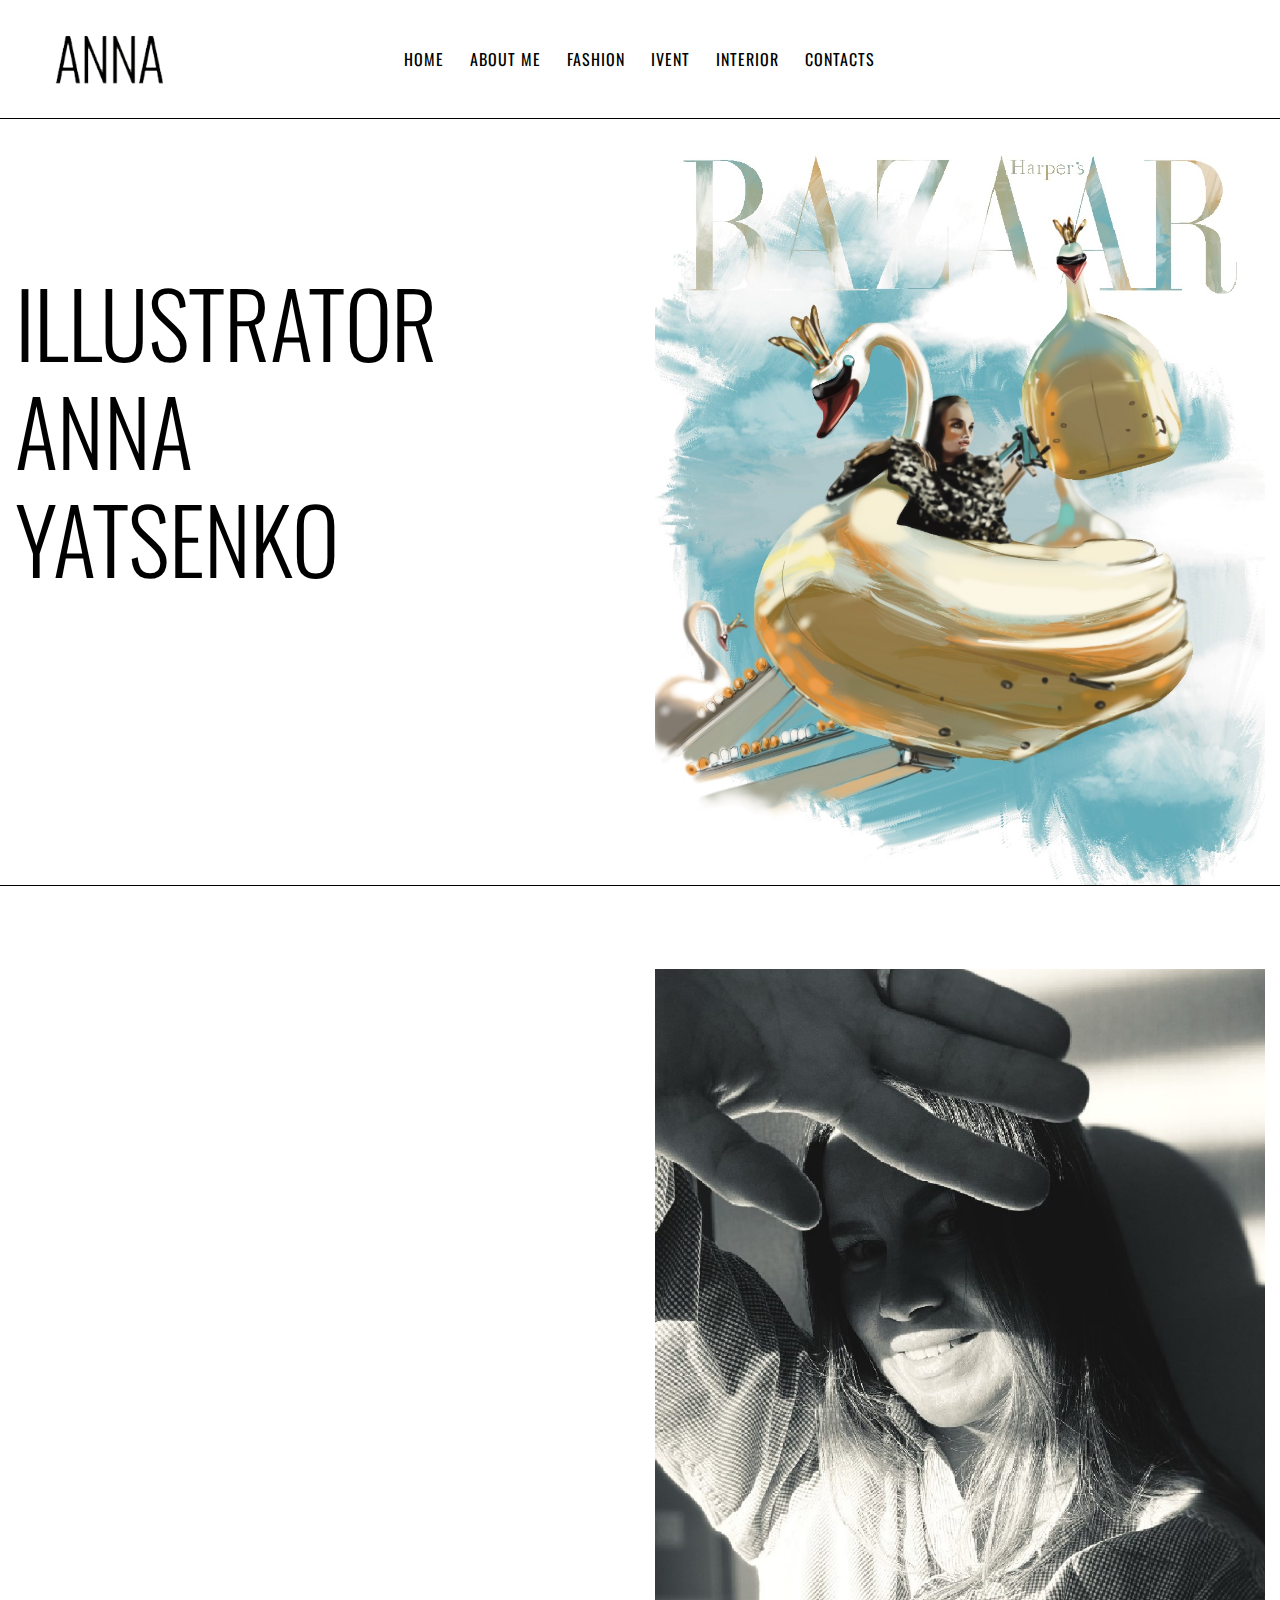
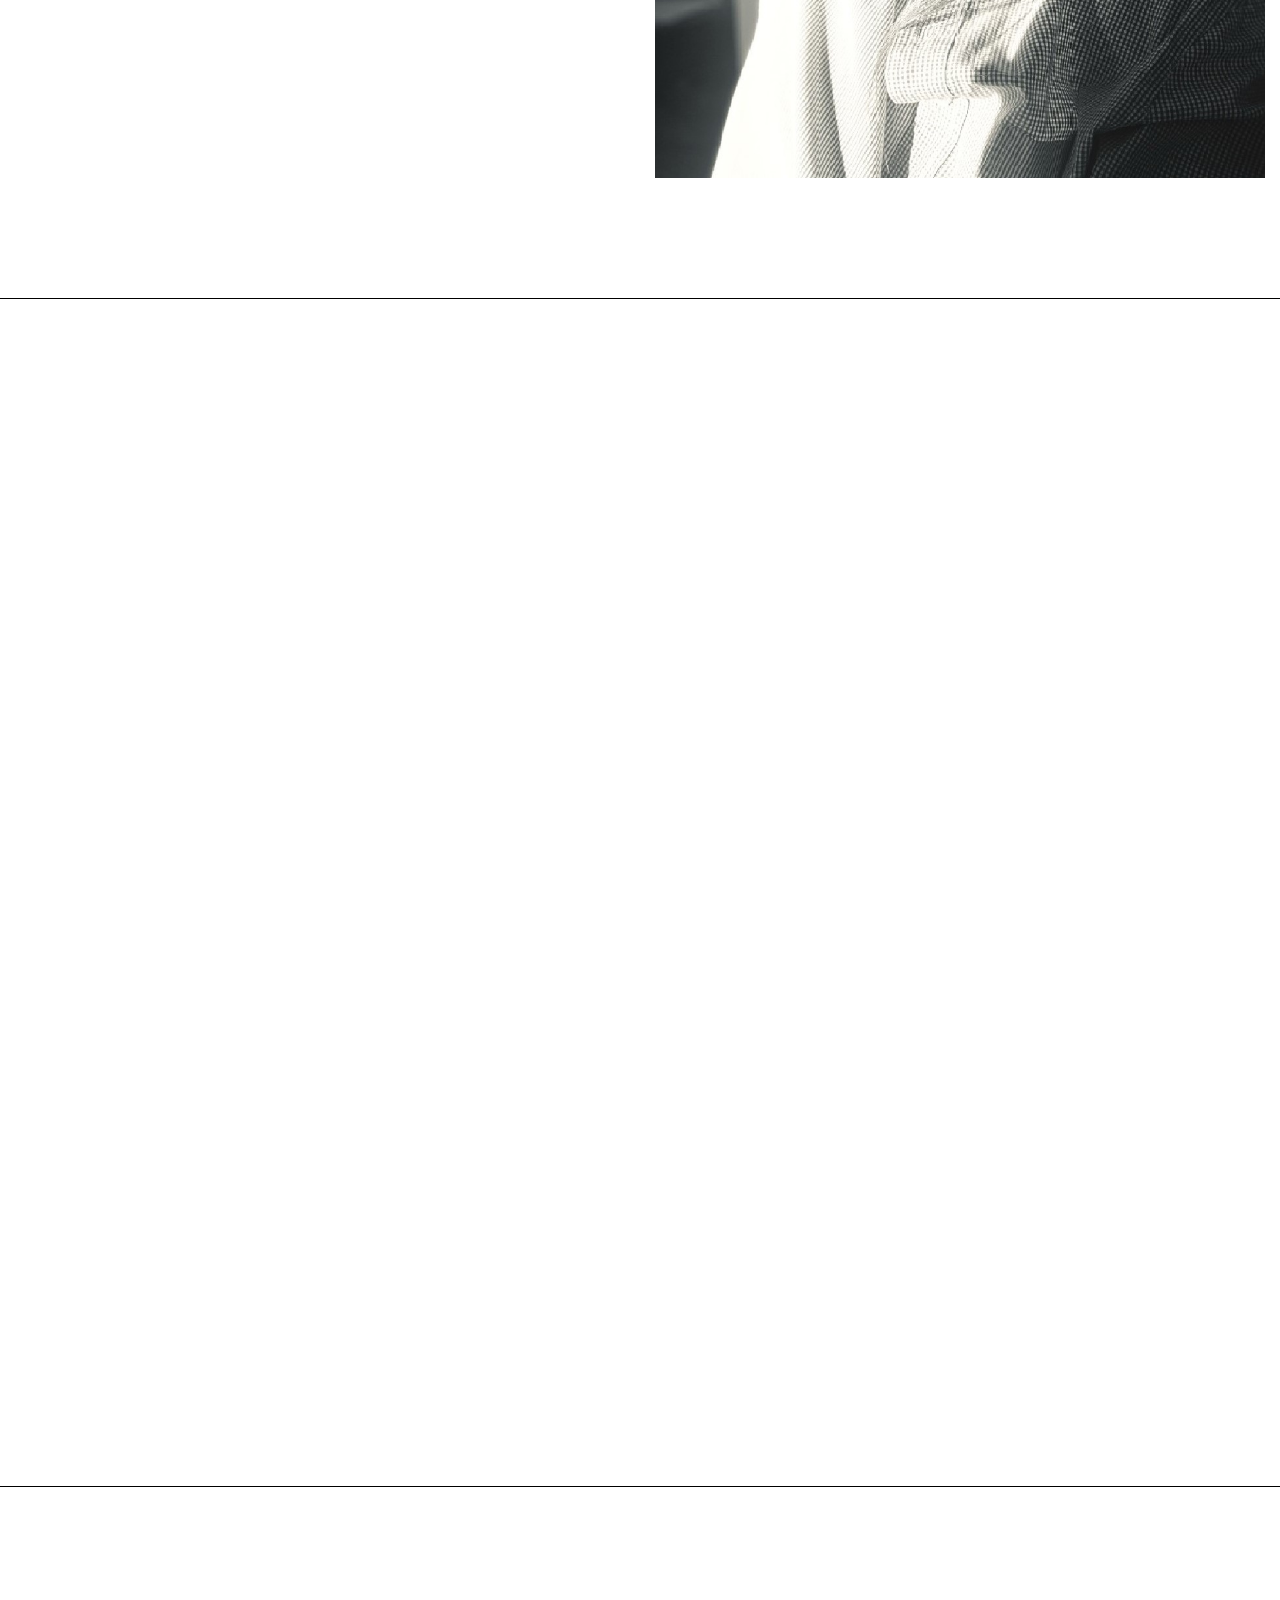
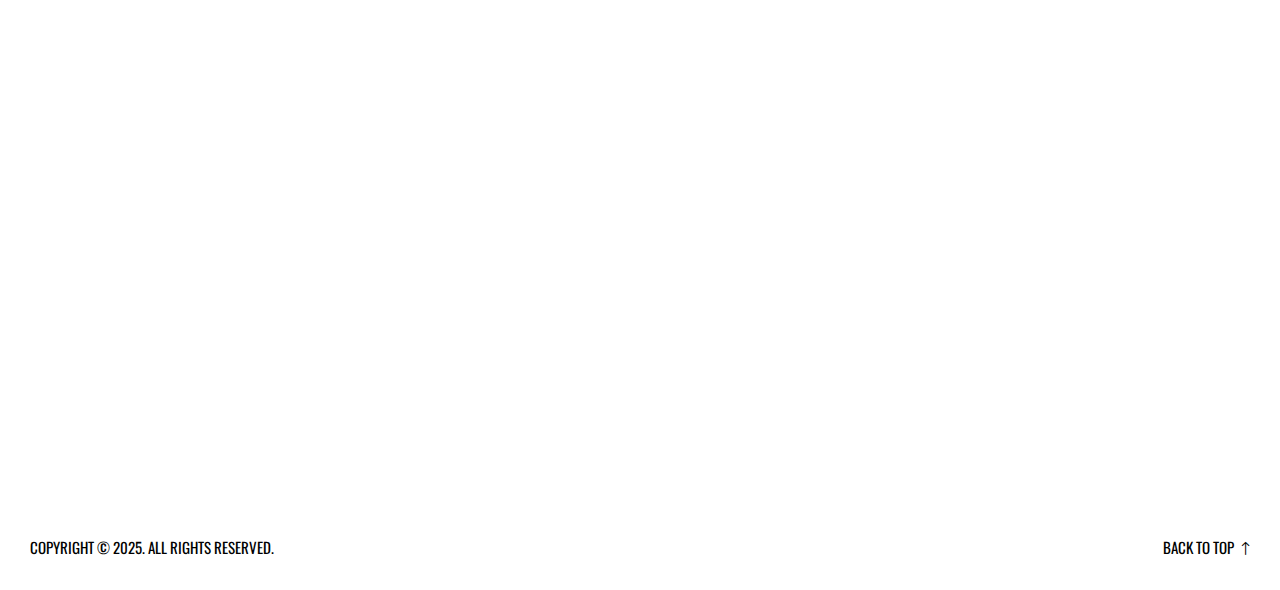
==== index.html @ f766335b "contact" ====
<!doctype html>
<html class="no-js" lang="zxx">
    <head>
        <meta charset="utf-8">
        <meta http-equiv="x-ua-compatible" content="ie=edge">
        <title>Anna Yatsenko</title>
        <meta name="description" content="">
        <meta name="viewport" content="width=device-width, initial-scale=1">
		<link rel="shortcut icon" type="image/x-icon" href="img/favicon.ico">
        <!-- Place favicon.ico in the root directory -->

		<!-- CSS here -->
        <link rel="stylesheet" href="css/bootstrap.min.css">
        <link rel="stylesheet" href="css/animate.min.css">
        <link rel="stylesheet" href="css/magnific-popup.css">
        <link rel="stylesheet" href="fontawesome/css/all.min.css">
        <link rel="stylesheet" href="font-flaticon/flaticon.css">
        <link rel="stylesheet" href="css/dripicons.css">
        <link rel="stylesheet" href="css/slick.css">
        <link rel="stylesheet" href="css/meanmenu.css">
        <link rel="stylesheet" href="css/default.css">
        <link rel="stylesheet" href="css/style.css">
        <link rel="stylesheet" href="css/responsive.css">
    </head>
    <body>
     <!-- header -->
        <header class="header-area">  
			
            <div id="header-sticky" class="menu-area">
                <div class="container brd">
                    <div class="second-menu">
                        <div class="row align-items-center">
                            <div class="col-xl-2 col-lg-2">
                                <div class="logo">
                                    <img src="img/about me/logo.png" alt="logo"></a>
                                </div>
                            </div>
                            <div class="col-xl-8 col-lg-8 text-center">
                              
                                <div class="main-menu">
                                    <nav id="mobile-menu">
                                         <ul>
                                             <li class="has-sub">
                                                <a href="index.html#home">Home</a>
                                            </li>
                                            <li><a href="index.html#about">about me</a></li>
                                            <li class="has-sub"> 
                                              <a href="index.html#portfolio">fashion</a>
                                            </li>
                                           <li><a href="index.html#portfolio">ivent</a></li>
                                            <li class="has-sub"> 
                                                <a href="index.html#portfolio">interior</a>
                                            </li>
                                            <li><a href="index.html#media">Contacts</a></li>                                                  
                                        </ul>
                                    </nav>
                                </div>
                            </div>   
                          
                            
                            
                                <div class="col-12">
                                    <div class="mobile-menu"></div>
                                </div>
                        </div>
                    </div>
                </div>
            </div>
        </header>
        <!-- header-end -->
        
      
        <!-- main-area -->
        <main>
            
            <!-- search-popup -->
		<div class="modal fade bs-example-modal-lg search-bg popup1" tabindex="-1" role="dialog">
			<div class="modal-dialog modal-lg" role="document">
				<div class="modal-content search-popup">
					<div class="text-center">
						<a href="#" class="close2" data-dismiss="modal" aria-label="Close">× close</a>
					</div>
					<div class="row search-outer">
						<div class="col-md-11"><input type="text" placeholder="Search for products..." /></div>
						<div class="col-md-1 text-right"><a href="#"><i class="fa fa-search" aria-hidden="true"></i></a></div>
					</div>
				</div>
			</div>
		</div>
		<!-- /search-popup -->
            <!-- slider-area -->
            <section id="home" class="slider-area slider-four fix p-relative">
               
                <div class="slider-active">
				<div class="single-slider slider-bg d-flex align-items-center" >
                    <div class="overlay-bg " data-animation="fadeInLeft" data-delay=".2s">

                    </div>
                        <div class="container brd">
                           <div class="row justify-content-center align-items-center">
                             
                                <div class="col-lg-6 col-md-6">
                                    <div class="slider-content s-slider-content">
                                         <h2 data-animation="fadeInUp" data-delay=".4s">illustrator<br>ANNA<br>YATSENKO</h2>
                                       
                                         <div class="slider-btn mt-30 mb-85">     
                                             
                                        </div>        
                                                              
                                    </div>
                                </div>
                                 <div class="col-lg-6 col-md-6">
                                   <div class="img-main" data-animation="fadeInRight" data-delay=".2s"> <img src="img/slider/mainw.jpg" alt="slider-overlay"></div>
                                </div>
                                
                            </div>
                        </div>
                    </div>
                    
                    </div>
                    
               
            </section>
            <!-- slider-area-end -->
            
            
            
             <!-- about-area -->
             <section id="about" class="about-area about-p p-relative fix">
                <div class="container pt-80 pb-120 brd">
                    <div class="row">
                        <div class="col-lg-6 col-md-6">
                            <div class="about-content s-about-content wow fadeInRight animated" data-animation="fadeInRight" data-delay=".4s">
                                <div class="about-title second-title pb-25">  
                                    <h5>About me</h5>
                                    <h2>Художник-иллюстратор</h2>
                                </div>
                                <h3><b>Привет, я Анна Яценко - дизайнер. Создаю иллюстрации от руки и на iPad для локальных брендов, дизайнеров, архитекторов, декораторов и частных клиентов. Закончила Санкт-Петербургский университет Технологии и Дизайна. Основное направление - Fashion & Event иллюстрация.</b></h3>
                                <br><h3>Hi, I'm Anna Yatsenko. I create hand-drawn illustrations on the iPad for  local brands, designers, architects, decorators and private clients. Graduated from St. Petersburg University of Technology and Design. The main direction is Fashion & Event illustration.</h3>
                                <div class="row">
                                    <div class="col-lg-6 col-md-12 col-sm-12">
                                        <div class="info-box mt-15">
                                            <ul>
                                                <li><i class="fal fa-user"></i> АННА ЯЦЕНКО</li>
                                                <li><i class="fal fa-envelope"></i> anna_artwork@mail.ru</li>
                                                
                                            </ul>
                                        </div>
                                    </div>
                                    <div class="col-lg-6 col-md-12 col-sm-12">
                                        <div class="exp-box mt-15">
                                            <i class="fal fa-long-arrow-up"></i>
                                            <span>15 <sub>+</sub></span>
                                            <p>Лет опыта</p>
                                        </div>
                                    </div>
                                </div>
                            </div>
                        </div>
                        <div class="col-lg-6 col-md-6">
                            <div class="img-main" data-animation="fadeInRight" data-delay=".2s">
                                <img src="img/about me/me.jpg" alt="slider-overlay">
                            </div>
                        </div>
                    </div>
                </div>
            </section>
            <!-- about-area-end -->
                   
            <!-- gallery-area -->
            <section id="portfolio">
                <div class="container pt-120 pb-90 brd">                  
					<div class="portfolio ">
                        <div class="row align-items-center mb-50">
                            <div class="col-lg-5">
                                 <div class="section-title wow fadeInLeft  animated" data-animation="fadeInLeft" data-delay=".4s">
                                 <h5>Портфолио</h5>
                                <h2>
                                 Мои работы
                                </h2>
                             
                            </div>
                                
                            </div>
                            <div class="col-lg-7">
                                 <div class="my-masonry text-right wow fadeInRight  animated" data-animation="fadeInRight" data-delay=".4s">
                            <div class="button-group filter-button-group ">
                                <button class="active" data-filter="*">all works</button>
								
							</div>
                        </div>
                            </div>
                        </div>
                      

                <div class="grid col3 wow fadeInUp  animated" data-animation="fadeInUp" data-delay=".4s">
				   			 <div class="grid-item financial">
                        	<a class="popup-image" href="img/gallery/protfolio-img01.jpg">
                            <figure class="gallery-image">
                             <figcaption>
                                
                                
                                <h4>Fashion</h4>
                            </figcaption>
                              <img src="img/gallery/protfolio-img01.jpg" alt="img" class="img">      
                               
                            </figure>
                          </a>
                    </div>
					<div class="grid-item financial banking">
                       <a class="popup-image" href="img/gallery/protfolio-img02.jpg">
                            <figure class="gallery-image">
                            <figcaption>
                                
                                
                                <h4>Event</h4>
                            </figcaption>
                             <img src="img/gallery/protfolio-img02.jpg" alt="img" class="img">      
                              
                            </figure>
                          </a>
                    </div>
                     <div class="grid-item insurance">
                        	<a class="popup-image" href="img/gallery/protfolio-img03.jpg">
                            <figure class="gallery-image">
                                <figcaption>
                                 
                                <h4>Interior</h4>
                                </figcaption>
                               <img src="img/gallery/protfolio-img03.jpg" alt="img" class="img">      
                                  
                            </figure>
                          </a>
                    </div>
                    
                  
                    
                                     </div>

        </div>
                </div>
            </section>
            <!-- gallery-area-end -->
           
           
         <!-- footer -->
    <section id="media">
        <footer class="footer-bg footer-p pt-120">
            <div class="footer-top p-relative">
                <div class="container">
                    <div class="row">
                        <div class="col-lg-12">
                              <div class="section-title mb-50 text-center wow fadeInDown animated" data-animation="fadeInDown" data-delay=".4s">
                                   
                                    <h2>Свяжитесь со мной:</h2>   
                            </div>
                        
                        </div>
                    </div>
                    <div class="row justify-content-between">
                   
                        <div class="col-xl-2 col-lg-2 col-sm-6">
                            <div class="footer-widget mb-30 wow fadeInUp animated" data-animation="fadeInUp" data-delay=".4s">
                                 <div class="f-widget-title mb-15">
                                   <a href="https://www.instagram.com/illustrator_anna_yatsenko"><img src="img/icon/insta.png" alt="img"></a>
                                    <h2>Instagram</h2>
                                </div>
                                
                            </div>
                        </div>
                         <div class="col-xl-2 col-lg-2 col-sm-6">
                            <div class="footer-widget mb-30 wow fadeInUp animated" data-animation="fadeInUp" data-delay=".4s">
                                 <div class="f-widget-title mb-15">
                                   <a href="https://pin.it/16TxdcQlP"><img src="img/icon/pinterest.png" alt="img"></a>
                                    <h2>Pinterest</h2>
                                </div>
                                
                            </div>
                        </div>
						<div class="col-xl-2 col-lg-2 col-sm-6">
                            <div class="footer-widget mb-30 wow fadeInUp animated" data-animation="fadeInUp" data-delay=".4s">
                                  <div class="f-widget-title mb-15">
                                   <a href="https://www.behance.net/annayatsenko2"><img src="img/icon/behance.png" alt="img"></a>
                                     <h2>Behance</h2>
                                </div>
                               
                            </div>
                        </div>
                        <div class="col-xl-2 col-lg-2 col-sm-6">
                            <div class="footer-widget mb-30 wow fadeInUp animated" data-animation="fadeInUp" data-delay=".4s">
                                <div class="f-widget-title mb-15">
                                   <a href="https://boosty.to/annayatsenko"><img src="img/icon/bst.png" alt="img"></a>
                                    <h2>Boosty</h2>
                                </div>
                                
                            </div>
                        </div>  
                        <div class="col-xl-2 col-lg-2 col-sm-6">
                            <div class="footer-widget mb-30 wow fadeInUp animated" data-animation="fadeInUp" data-delay=".4s">
                                 <div class="f-widget-title mb-15">
                                   <a href="mailto:anna_artwork@mail.ru"><img src="img/icon/email.png" alt="img"></a>
                                     <h2>email</h2>
                                </div>
                                
                            </div>
                            
                            </div>
                        </div>
                    </section>
                        
                    </div>
                    <div class="row align-items-center copyright-wrap">
                        <div class="col-lg-6">                         
                              Copyright © 2025. All rights reserved.          
                        </div>
                        <div class="col-lg-6 text-right text-xl-right">                       
                          <a href="#home" class="smoth-scroll">back to top <i class="fal fa-long-arrow-up"></i></a>
                        </div>
                        
                    </div>
                </div>
            </div>
         
        </footer>
        <!-- footer-end -->
		<!-- JS here -->
        <script src="js/vendor/modernizr-3.5.0.min.js"></script>
        <script src="js/vendor/jquery-3.6.0.min.js"></script>
        <script src="js/popper.min.js"></script>
        <script src="js/bootstrap.min.js"></script>
        <script src="js/one-page-nav-min.js"></script>
        <script src="js/slick.min.js"></script>
        <script src="js/ajax-form.js"></script>
        <script src="js/paroller.js"></script>
        <script src="js/wow.min.js"></script>
        <script src="js/js_isotope.pkgd.min.js"></script>
        <script src="js/imagesloaded.min.js"></script>
        <script src="js/parallax.min.js"></script>
         <script src="js/jquery.waypoints.min.js"></script>
        <script src="js/jquery.counterup.min.js"></script>
        <script src="js/jquery.scrollUp.min.js"></script>
        <script src="js/jquery.meanmenu.min.js"></script>
        <script src="js/parallax-scroll.js"></script>
        <script src="js/jquery.magnific-popup.min.js"></script>
        <script src="js/element-in-view.js"></script>
        <script src="js/main.js"></script>
    </body>
</html>
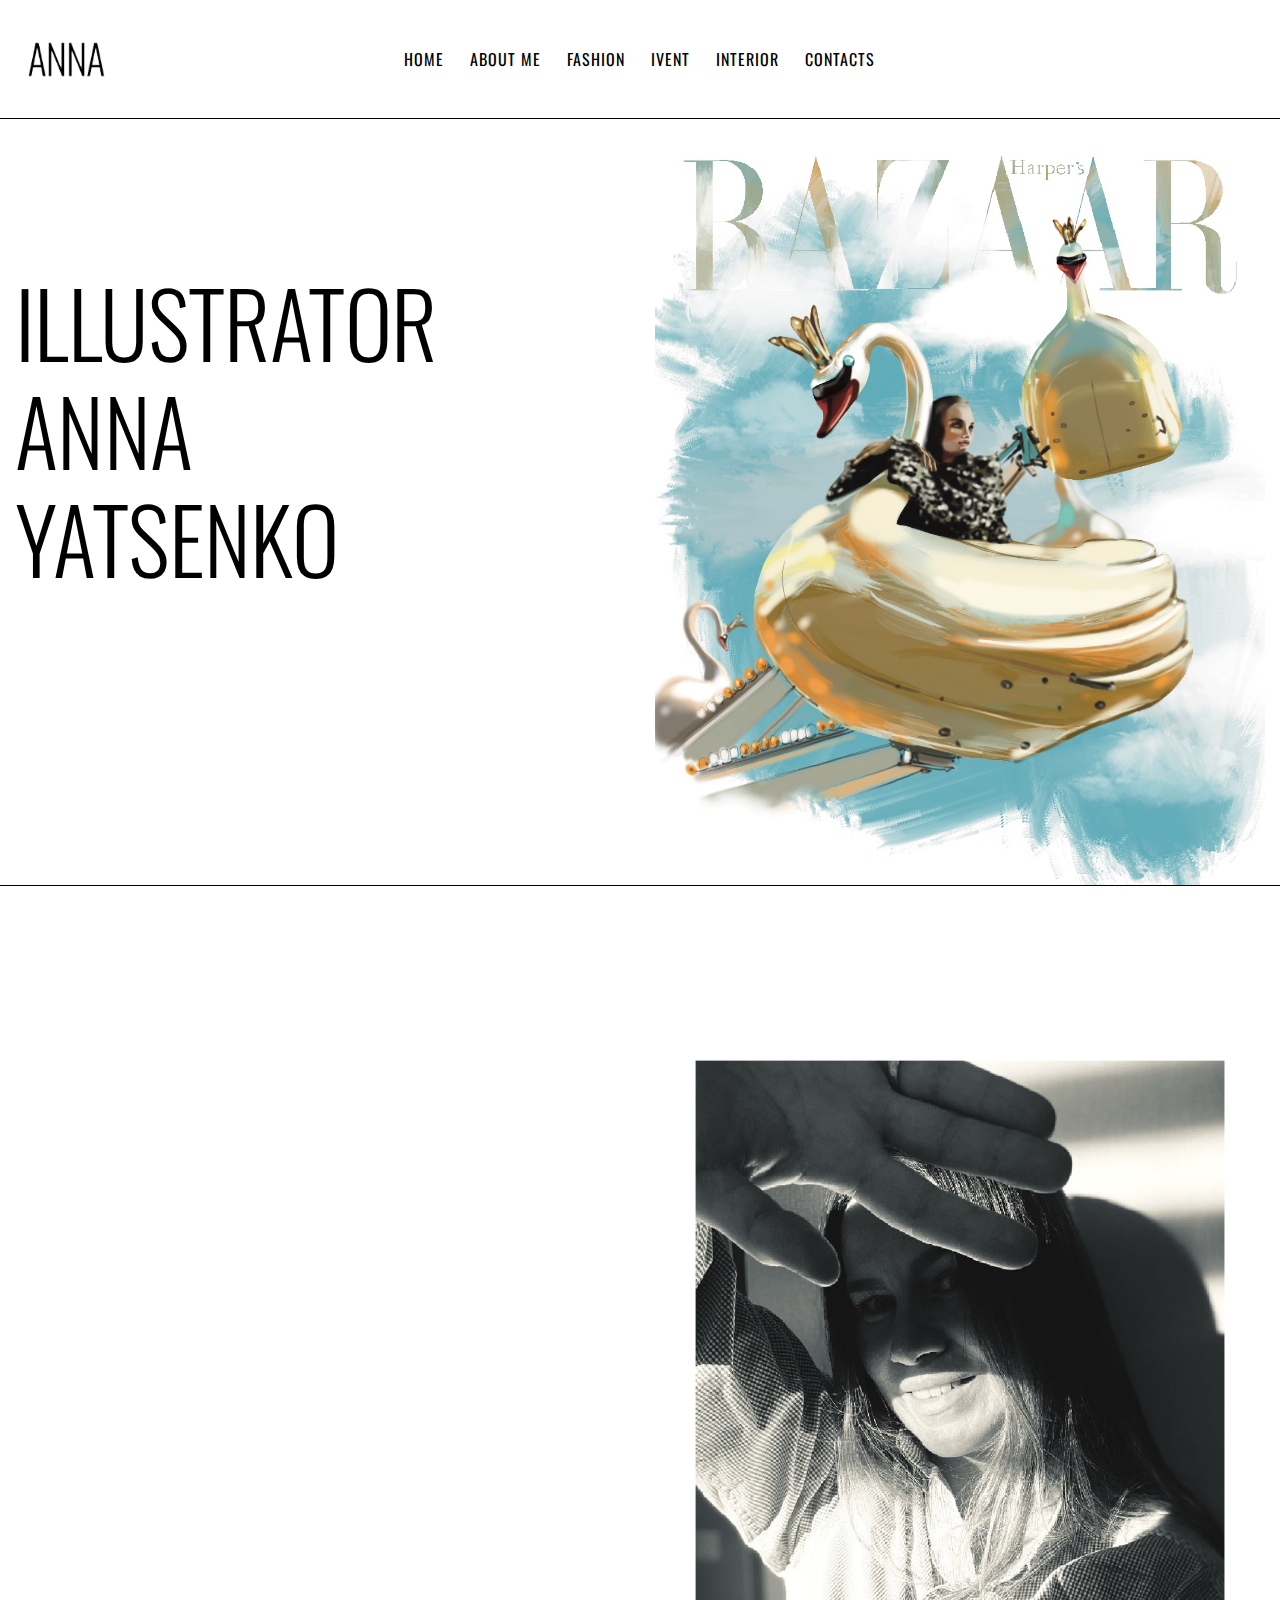
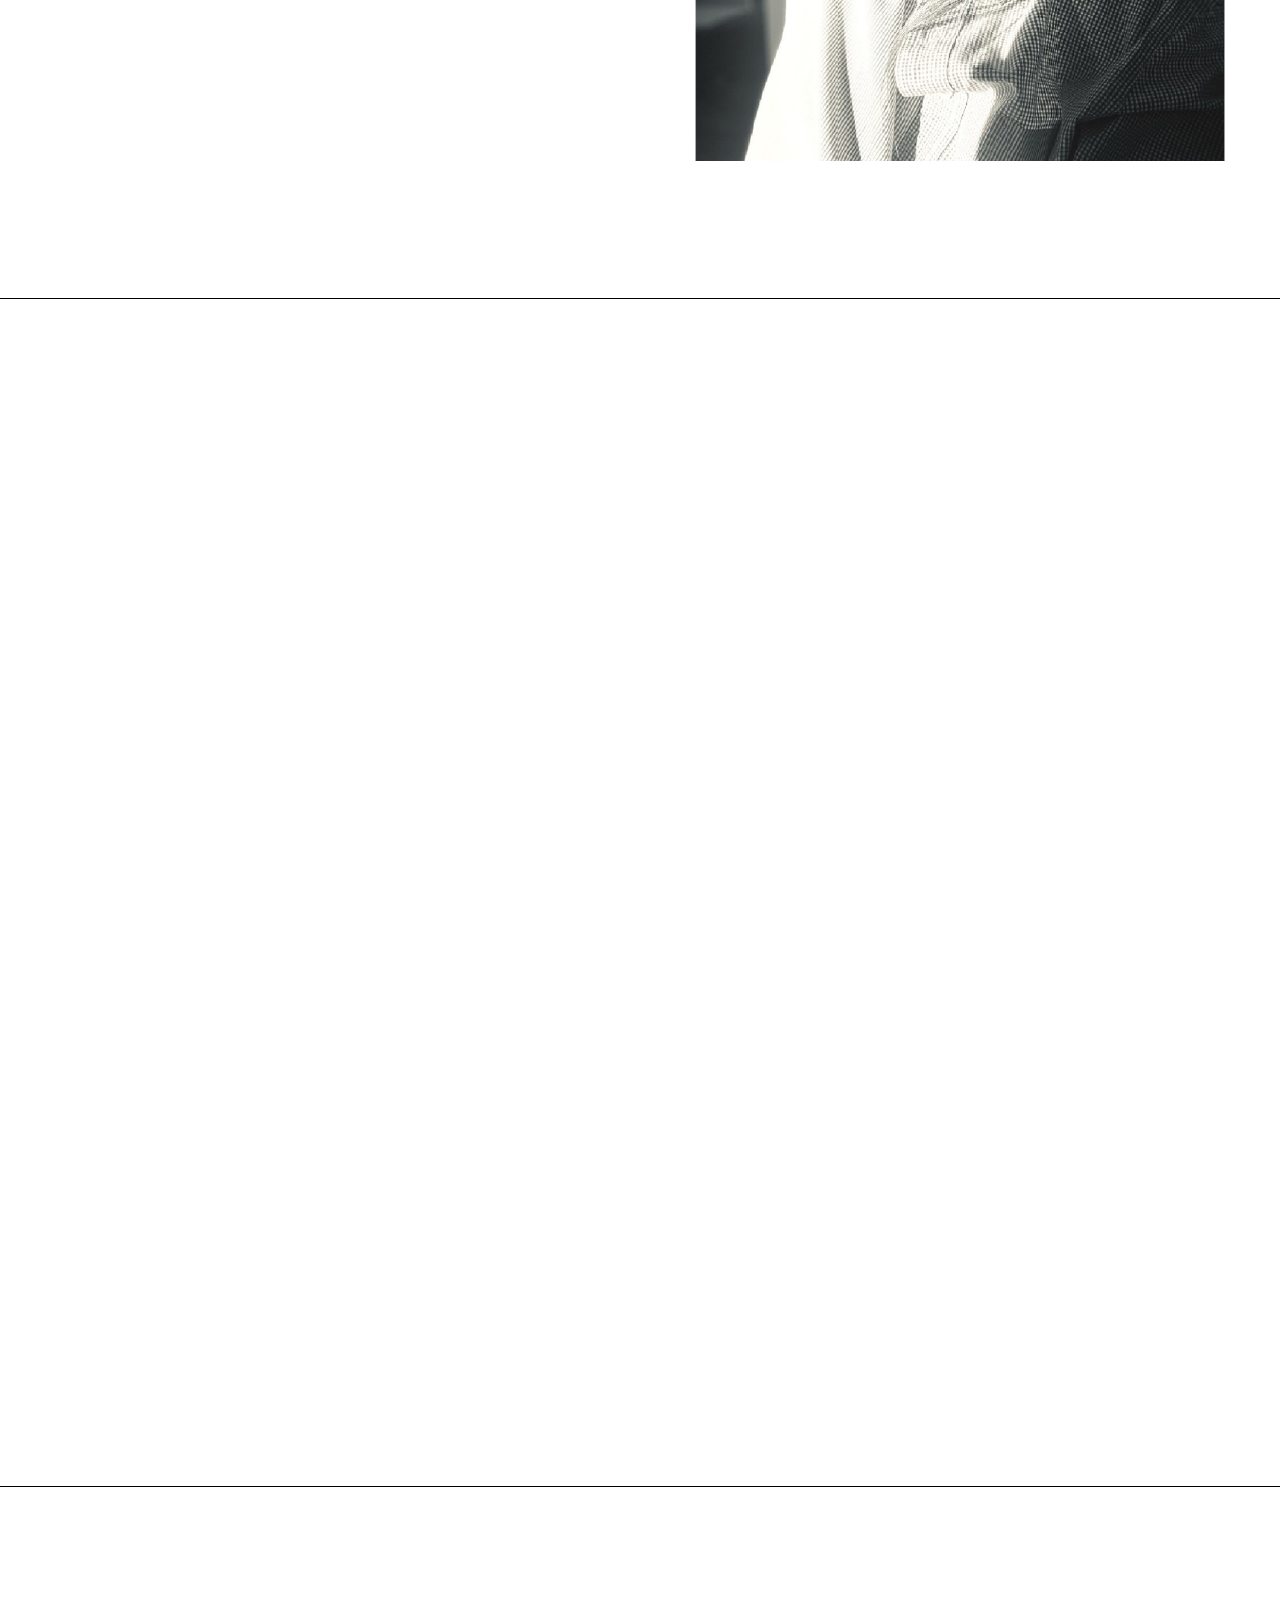
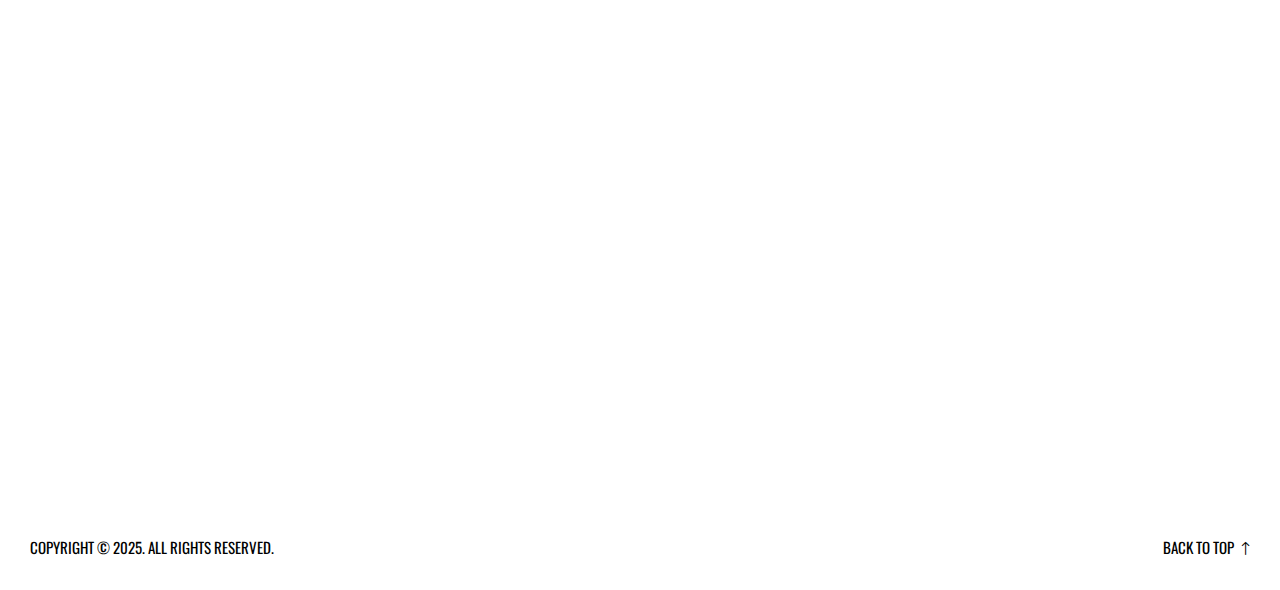
==== commit 4be6954f: "fixt" ====
--- a/index.html
+++ b/index.html
@@ -32,7 +32,7 @@
                         <div class="row align-items-center">
                             <div class="col-xl-2 col-lg-2">
                                 <div class="logo">
-                                    <img src="img/about me/logo.png" alt="logo"></a>
+                                    <img src="img/about me/logo1.png" alt="logo"></a>
                                 </div>
                             </div>
                             <div class="col-xl-8 col-lg-8 text-center">
@@ -137,7 +137,7 @@
                                 </div>
                                 <h3><b>Привет, я Анна Яценко - дизайнер. Создаю иллюстрации от руки и на iPad для локальных брендов, дизайнеров, архитекторов, декораторов и частных клиентов. Закончила Санкт-Петербургский университет Технологии и Дизайна. Основное направление - Fashion & Event иллюстрация.</b></h3>
                                 <br><h3>Hi, I'm Anna Yatsenko. I create hand-drawn illustrations on the iPad for  local brands, designers, architects, decorators and private clients. Graduated from St. Petersburg University of Technology and Design. The main direction is Fashion & Event illustration.</h3>
-                                <div class="row">
+                                <br><div class="row">
                                     <div class="col-lg-6 col-md-12 col-sm-12">
                                         <div class="info-box mt-15">
                                             <ul>
@@ -159,7 +159,7 @@
                         </div>
                         <div class="col-lg-6 col-md-6">
                             <div class="img-main" data-animation="fadeInRight" data-delay=".2s">
-                                <img src="img/about me/me.jpg" alt="slider-overlay">
+                                <img src="img/about me/me1.png" alt="slider-overlay">
                             </div>
                         </div>
                     </div>
@@ -259,7 +259,7 @@
                     </div>
                     <div class="row justify-content-between">
                    
-                        <div class="col-xl-2 col-lg-2 col-sm-6">
+                        <div class="col-xl-2 col-lg-2 col-sm-3">
                             <div class="footer-widget mb-30 wow fadeInUp animated" data-animation="fadeInUp" data-delay=".4s">
                                  <div class="f-widget-title mb-15">
                                    <a href="https://www.instagram.com/illustrator_anna_yatsenko"><img src="img/icon/insta.png" alt="img"></a>
@@ -268,7 +268,7 @@
                                 
                             </div>
                         </div>
-                         <div class="col-xl-2 col-lg-2 col-sm-6">
+                         <div class="col-xl-2 col-lg-2 col-sm-3">
                             <div class="footer-widget mb-30 wow fadeInUp animated" data-animation="fadeInUp" data-delay=".4s">
                                  <div class="f-widget-title mb-15">
                                    <a href="https://pin.it/16TxdcQlP"><img src="img/icon/pinterest.png" alt="img"></a>
@@ -277,7 +277,7 @@
                                 
                             </div>
                         </div>
-						<div class="col-xl-2 col-lg-2 col-sm-6">
+						<div class="col-xl-2 col-lg-2 col-sm-3">
                             <div class="footer-widget mb-30 wow fadeInUp animated" data-animation="fadeInUp" data-delay=".4s">
                                   <div class="f-widget-title mb-15">
                                    <a href="https://www.behance.net/annayatsenko2"><img src="img/icon/behance.png" alt="img"></a>
@@ -286,7 +286,7 @@
                                
                             </div>
                         </div>
-                        <div class="col-xl-2 col-lg-2 col-sm-6">
+                        <div class="col-xl-2 col-lg-2 col-sm-3">
                             <div class="footer-widget mb-30 wow fadeInUp animated" data-animation="fadeInUp" data-delay=".4s">
                                 <div class="f-widget-title mb-15">
                                    <a href="https://boosty.to/annayatsenko"><img src="img/icon/bst.png" alt="img"></a>
@@ -295,7 +295,7 @@
                                 
                             </div>
                         </div>  
-                        <div class="col-xl-2 col-lg-2 col-sm-6">
+                        <div class="col-xl-2 col-lg-2 col-sm-3">
                             <div class="footer-widget mb-30 wow fadeInUp animated" data-animation="fadeInUp" data-delay=".4s">
                                  <div class="f-widget-title mb-15">
                                    <a href="mailto:anna_artwork@mail.ru"><img src="img/icon/email.png" alt="img"></a>
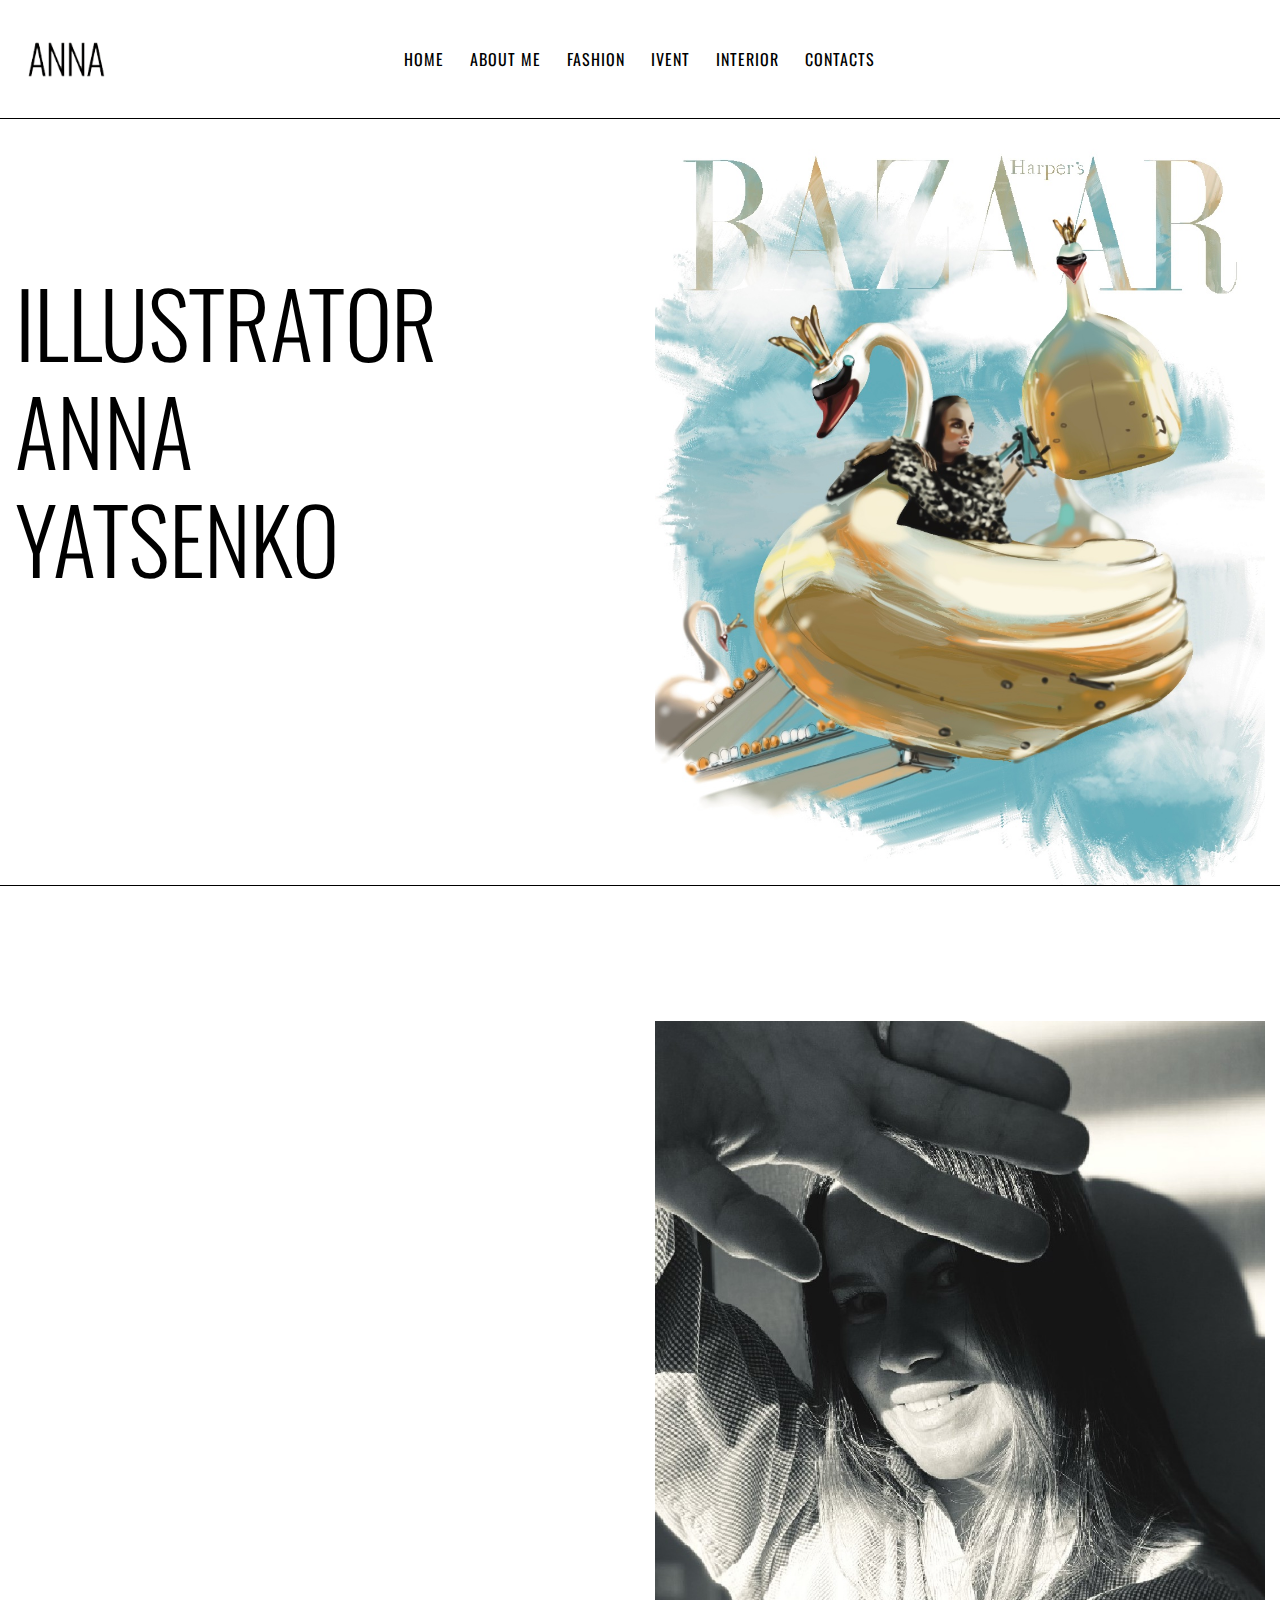
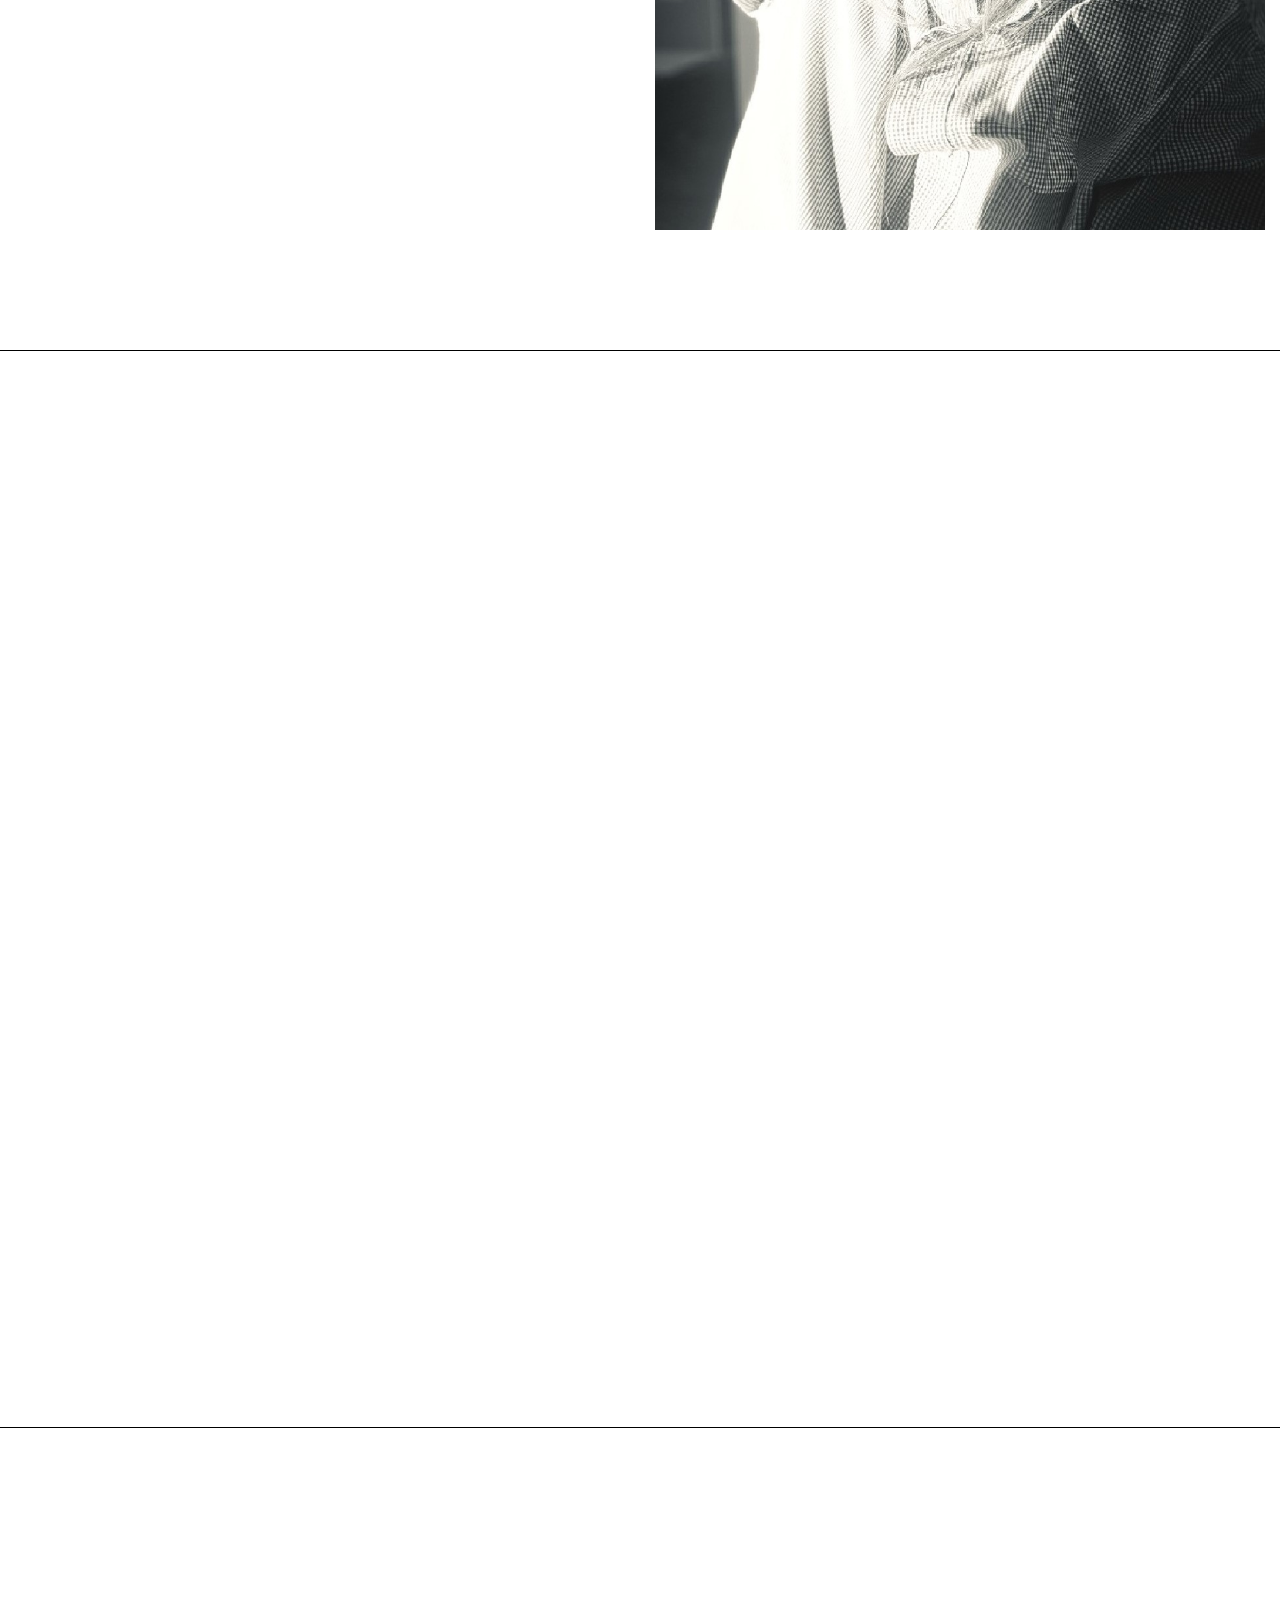
==== commit 15d4dedb: "link" ====
--- a/index.html
+++ b/index.html
@@ -73,21 +73,7 @@
         <!-- main-area -->
         <main>
             
-            <!-- search-popup -->
-		<div class="modal fade bs-example-modal-lg search-bg popup1" tabindex="-1" role="dialog">
-			<div class="modal-dialog modal-lg" role="document">
-				<div class="modal-content search-popup">
-					<div class="text-center">
-						<a href="#" class="close2" data-dismiss="modal" aria-label="Close">× close</a>
-					</div>
-					<div class="row search-outer">
-						<div class="col-md-11"><input type="text" placeholder="Search for products..." /></div>
-						<div class="col-md-1 text-right"><a href="#"><i class="fa fa-search" aria-hidden="true"></i></a></div>
-					</div>
-				</div>
-			</div>
-		</div>
-		<!-- /search-popup -->
+    
             <!-- slider-area -->
             <section id="home" class="slider-area slider-four fix p-relative">
                
@@ -149,8 +135,8 @@
                                     </div>
                                     <div class="col-lg-6 col-md-12 col-sm-12">
                                         <div class="exp-box mt-15">
-                                            <i class="fal fa-long-arrow-up"></i>
-                                            <span>15 <sub>+</sub></span>
+                                            
+                                            <span><br>10 <sub>+</sub></span>
                                             <p>Лет опыта</p>
                                         </div>
                                     </div>
@@ -159,7 +145,7 @@
                         </div>
                         <div class="col-lg-6 col-md-6">
                             <div class="img-main" data-animation="fadeInRight" data-delay=".2s">
-                                <img src="img/about me/me1.png" alt="slider-overlay">
+                               <br><br> <img src="img/about me/me.jpg" alt="slider-overlay">
                             </div>
                         </div>
                     </div>
@@ -194,40 +180,40 @@
                       
 
                 <div class="grid col3 wow fadeInUp  animated" data-animation="fadeInUp" data-delay=".4s">
-				   			 <div class="grid-item financial">
-                        	<a class="popup-image" href="img/gallery/protfolio-img01.jpg">
+				   			 <div class="grid-item fashion">
+                        	
                             <figure class="gallery-image">
                              <figcaption>
                                 
                                 
                                 <h4>Fashion</h4>
                             </figcaption>
-                              <img src="img/gallery/protfolio-img01.jpg" alt="img" class="img">      
+                              <a href="fash.html"><img src="img/gallery/fashion.jpg" alt="img" class="img"></a>      
                                
                             </figure>
                           </a>
                     </div>
-					<div class="grid-item financial banking">
-                       <a class="popup-image" href="img/gallery/protfolio-img02.jpg">
+					<div class="grid-item event">
+                       
                             <figure class="gallery-image">
                             <figcaption>
                                 
                                 
                                 <h4>Event</h4>
                             </figcaption>
-                             <img src="img/gallery/protfolio-img02.jpg" alt="img" class="img">      
+                             <a href="event1.html"><img src="img/gallery/event.jpg" alt="img" class="img"></a>      
                               
                             </figure>
                           </a>
                     </div>
                      <div class="grid-item insurance">
-                        	<a class="popup-image" href="img/gallery/protfolio-img03.jpg">
+                        	
                             <figure class="gallery-image">
                                 <figcaption>
                                  
                                 <h4>Interior</h4>
                                 </figcaption>
-                               <img src="img/gallery/protfolio-img03.jpg" alt="img" class="img">      
+                               <a href="int.html"><img src="img/gallery/interior.jpg" alt="img" class="img"></a>      
                                   
                             </figure>
                           </a>
@@ -309,13 +295,7 @@
                     </section>
                         
                     </div>
-                    <div class="row align-items-center copyright-wrap">
-                        <div class="col-lg-6">                         
-                              Copyright © 2025. All rights reserved.          
-                        </div>
-                        <div class="col-lg-6 text-right text-xl-right">                       
-                          <a href="#home" class="smoth-scroll">back to top <i class="fal fa-long-arrow-up"></i></a>
-                        </div>
+                    
                         
                     </div>
                 </div>
--- a/css/style.css
+++ b/css/style.css
@@ -4833,10 +4833,10 @@
 .f-insta ul li:hover a::after{opacity: .6;}
 .copyright-wrap {
 background: #fff;
-padding: 30px;
+padding: 20px;
 color: #000;
 font-size: 15px;
-margin-top: 88px;
+margin-top: 80px;
 border-radius: 30px 30px 0px 0;
 font-family: 'Oswald', sans-serif;
 text-transform: uppercase;
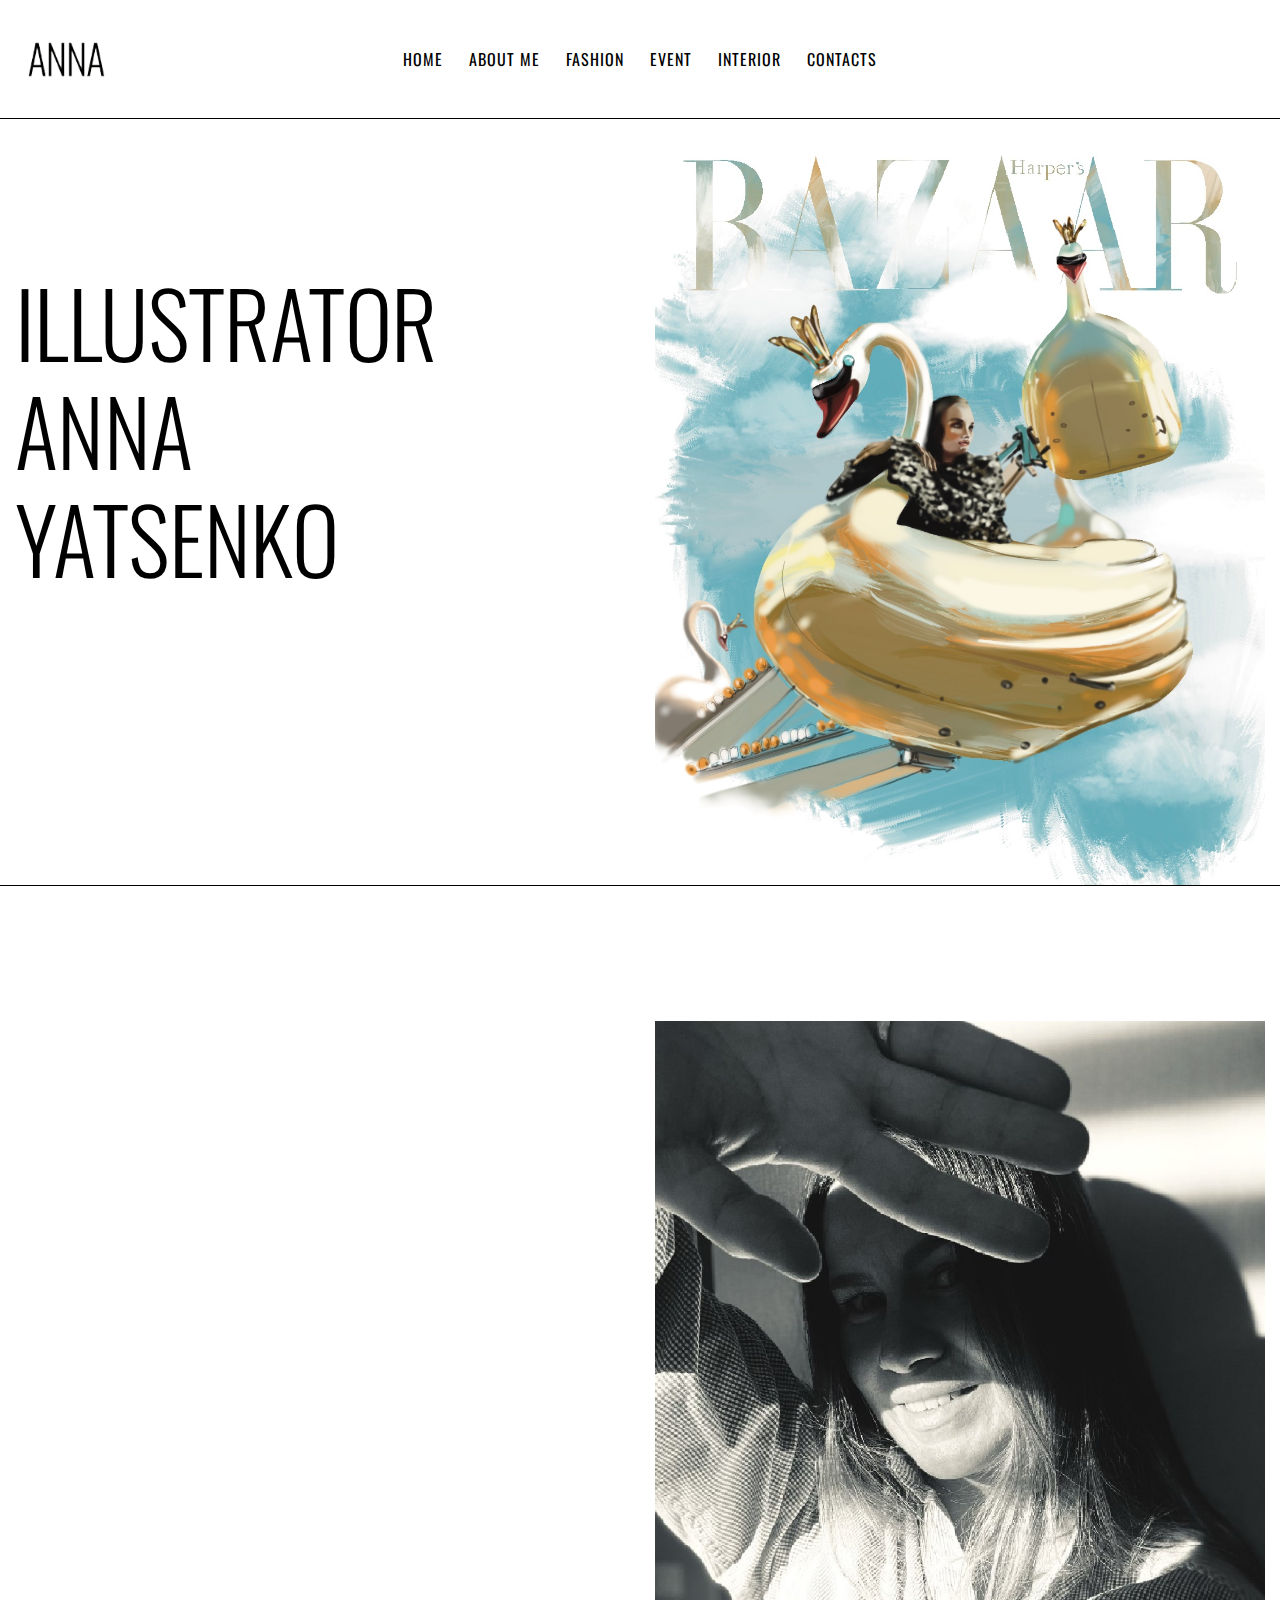
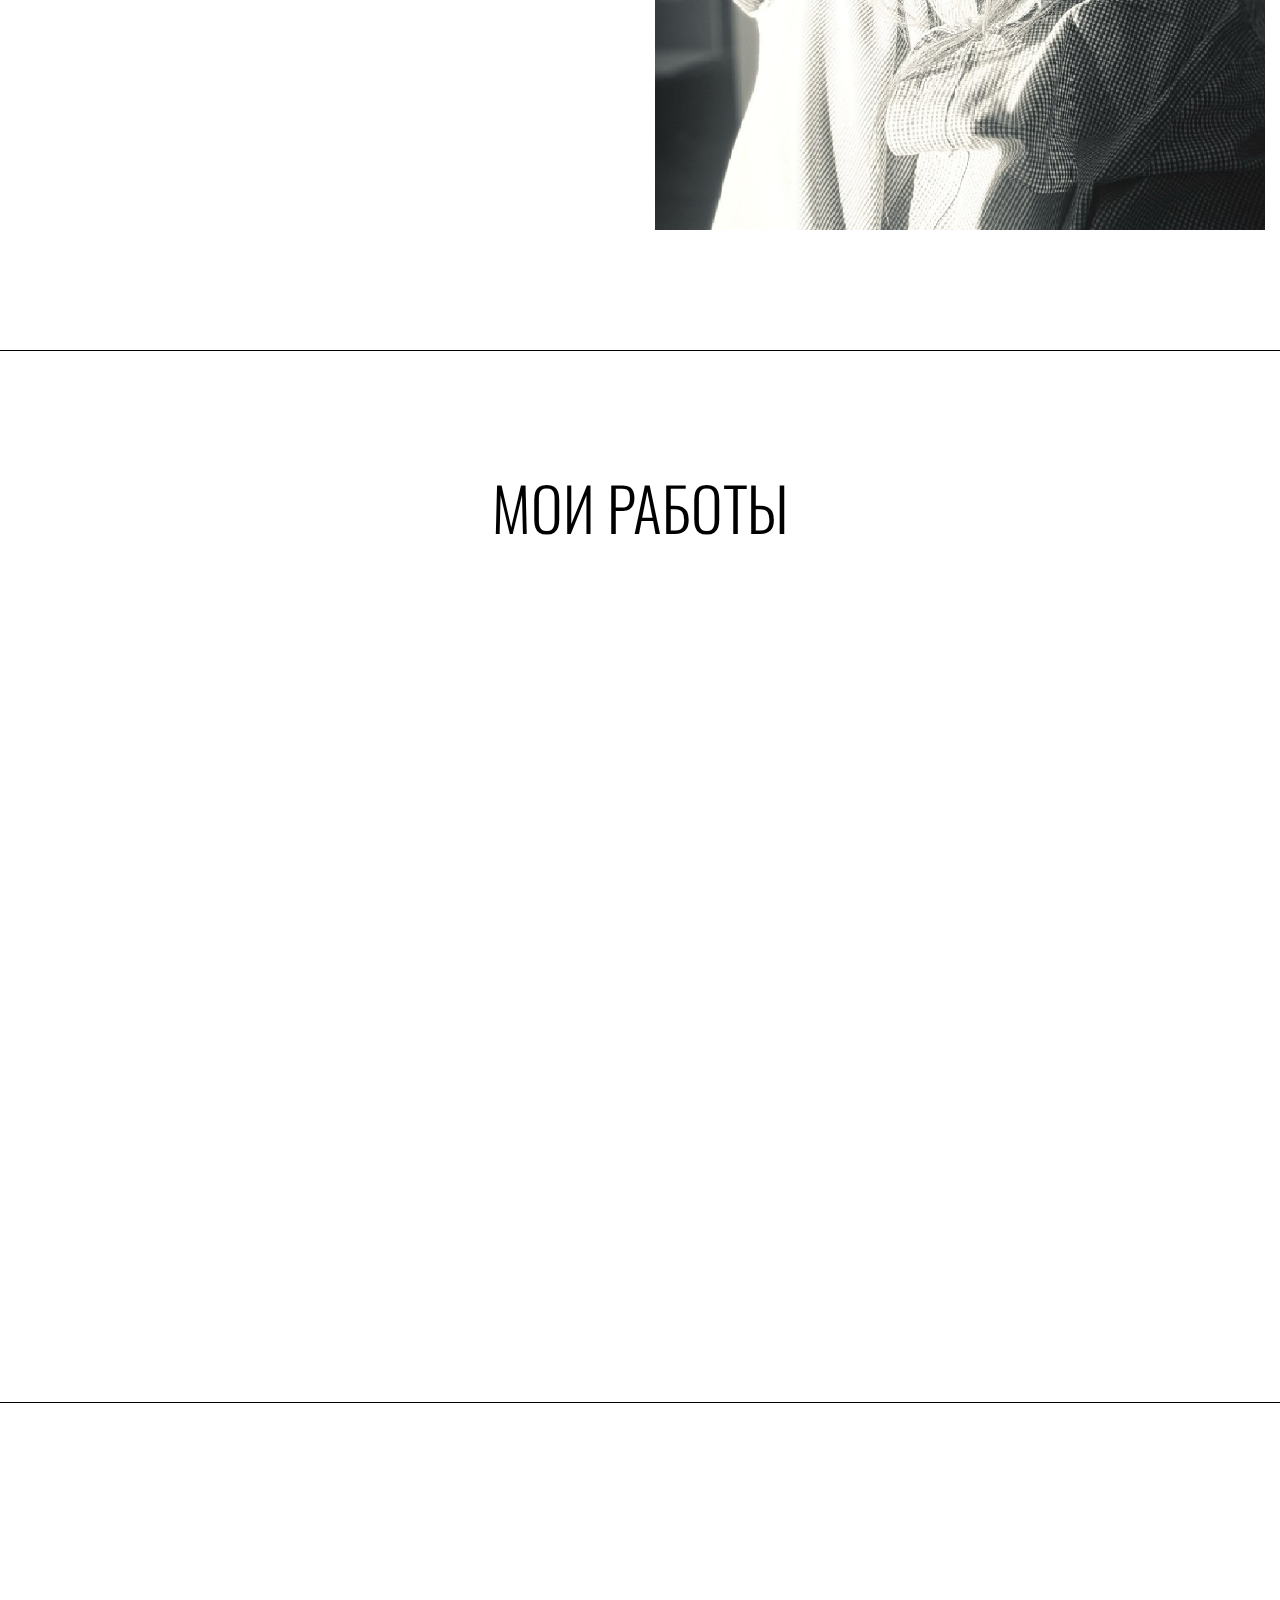
==== commit 4c7c24d4: "fix" ====
--- a/index.html
+++ b/index.html
@@ -6,10 +6,10 @@
         <title>Anna Yatsenko</title>
         <meta name="description" content="">
         <meta name="viewport" content="width=device-width, initial-scale=1">
-		<link rel="shortcut icon" type="image/x-icon" href="img/favicon.ico">
-        <!-- Place favicon.ico in the root directory -->
+		<link rel="shortcut icon" type="image/x-icon" href="img/page.png">
+        
 
-		<!-- CSS here -->
+		<!-- CSS -->
         <link rel="stylesheet" href="css/bootstrap.min.css">
         <link rel="stylesheet" href="css/animate.min.css">
         <link rel="stylesheet" href="css/magnific-popup.css">
@@ -47,7 +47,7 @@
                                             <li class="has-sub"> 
                                               <a href="index.html#portfolio">fashion</a>
                                             </li>
-                                           <li><a href="index.html#portfolio">ivent</a></li>
+                                           <li><a href="index.html#portfolio">event</a></li>
                                             <li class="has-sub"> 
                                                 <a href="index.html#portfolio">interior</a>
                                             </li>
@@ -158,9 +158,9 @@
                 <div class="container pt-120 pb-90 brd">                  
 					<div class="portfolio ">
                         <div class="row align-items-center mb-50">
-                            <div class="col-lg-5">
-                                 <div class="section-title wow fadeInLeft  animated" data-animation="fadeInLeft" data-delay=".4s">
-                                 <h5>Портфолио</h5>
+                            <div class="col-lg-12">
+                                 <div class="section-title  fadeInLeft  animated" data-animation="fadeInLeft" data-delay=".4s">
+                                 
                                 <h2>
                                  Мои работы
                                 </h2>
@@ -168,14 +168,7 @@
                             </div>
                                 
                             </div>
-                            <div class="col-lg-7">
-                                 <div class="my-masonry text-right wow fadeInRight  animated" data-animation="fadeInRight" data-delay=".4s">
-                            <div class="button-group filter-button-group ">
-                                <button class="active" data-filter="*">all works</button>
-								
-							</div>
-                        </div>
-                            </div>
+                            
                         </div>
                       
 
@@ -246,9 +239,9 @@
                     <div class="row justify-content-between">
                    
                         <div class="col-xl-2 col-lg-2 col-sm-3">
-                            <div class="footer-widget mb-30 wow fadeInUp animated" data-animation="fadeInUp" data-delay=".4s">
+                            <div class="footer-widget mb-30 wow fadeInUp animated" data-animation="fadeInUp" data-delay=".4s" >
                                  <div class="f-widget-title mb-15">
-                                   <a href="https://www.instagram.com/illustrator_anna_yatsenko"><img src="img/icon/insta.png" alt="img"></a>
+                                   <a href="https://www.instagram.com/illustrator_anna_yatsenko"><img src="img/icon/insta.png" alt="instagram"></a>
                                     <h2>Instagram</h2>
                                 </div>
                                 
@@ -257,7 +250,7 @@
                          <div class="col-xl-2 col-lg-2 col-sm-3">
                             <div class="footer-widget mb-30 wow fadeInUp animated" data-animation="fadeInUp" data-delay=".4s">
                                  <div class="f-widget-title mb-15">
-                                   <a href="https://pin.it/16TxdcQlP"><img src="img/icon/pinterest.png" alt="img"></a>
+                                   <a href="https://pin.it/16TxdcQlP"><img src="img/icon/pinterest.png" alt="pinterest"></a>
                                     <h2>Pinterest</h2>
                                 </div>
                                 
@@ -266,7 +259,7 @@
 						<div class="col-xl-2 col-lg-2 col-sm-3">
                             <div class="footer-widget mb-30 wow fadeInUp animated" data-animation="fadeInUp" data-delay=".4s">
                                   <div class="f-widget-title mb-15">
-                                   <a href="https://www.behance.net/annayatsenko2"><img src="img/icon/behance.png" alt="img"></a>
+                                   <a href="https://www.behance.net/annayatsenko2"><img src="img/icon/behance.png" alt="behance"></a>
                                      <h2>Behance</h2>
                                 </div>
                                
@@ -275,7 +268,7 @@
                         <div class="col-xl-2 col-lg-2 col-sm-3">
                             <div class="footer-widget mb-30 wow fadeInUp animated" data-animation="fadeInUp" data-delay=".4s">
                                 <div class="f-widget-title mb-15">
-                                   <a href="https://boosty.to/annayatsenko"><img src="img/icon/bst.png" alt="img"></a>
+                                   <a href="https://boosty.to/annayatsenko"><img src="img/icon/bst.png" alt="boosty"></a>
                                     <h2>Boosty</h2>
                                 </div>
                                 
@@ -284,7 +277,7 @@
                         <div class="col-xl-2 col-lg-2 col-sm-3">
                             <div class="footer-widget mb-30 wow fadeInUp animated" data-animation="fadeInUp" data-delay=".4s">
                                  <div class="f-widget-title mb-15">
-                                   <a href="mailto:anna_artwork@mail.ru"><img src="img/icon/email.png" alt="img"></a>
+                                   <a href="mailto:anna_artwork@mail.ru"><img src="img/icon/email.png" alt="email"></a>
                                      <h2>email</h2>
                                 </div>
                                 
--- a/css/style.css
+++ b/css/style.css
@@ -2835,6 +2835,11 @@
 	margin-bottom: 0;
 }
 /* 8. choose */
+
+.portfolio h2 {
+    text-align: center;
+}
+
 .chosse-img {
 	background-size: cover;
 	height: 100%;
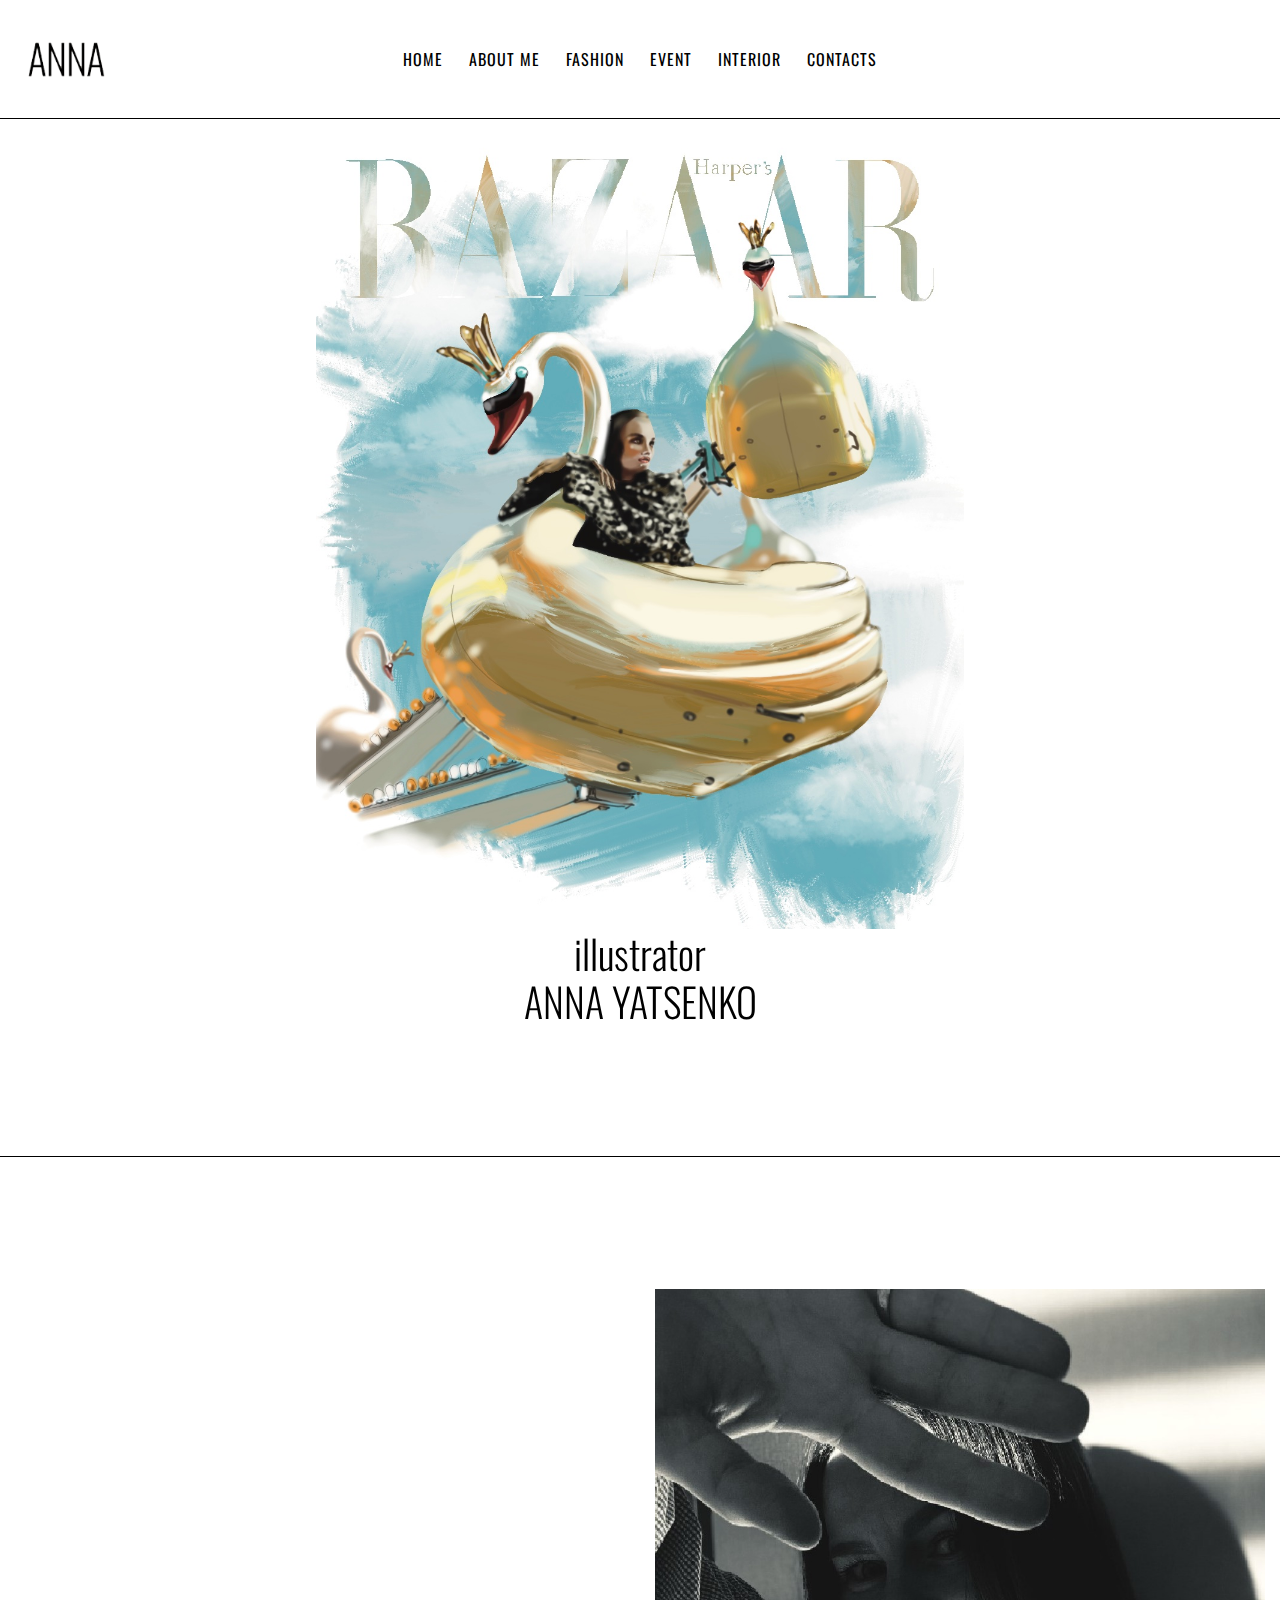
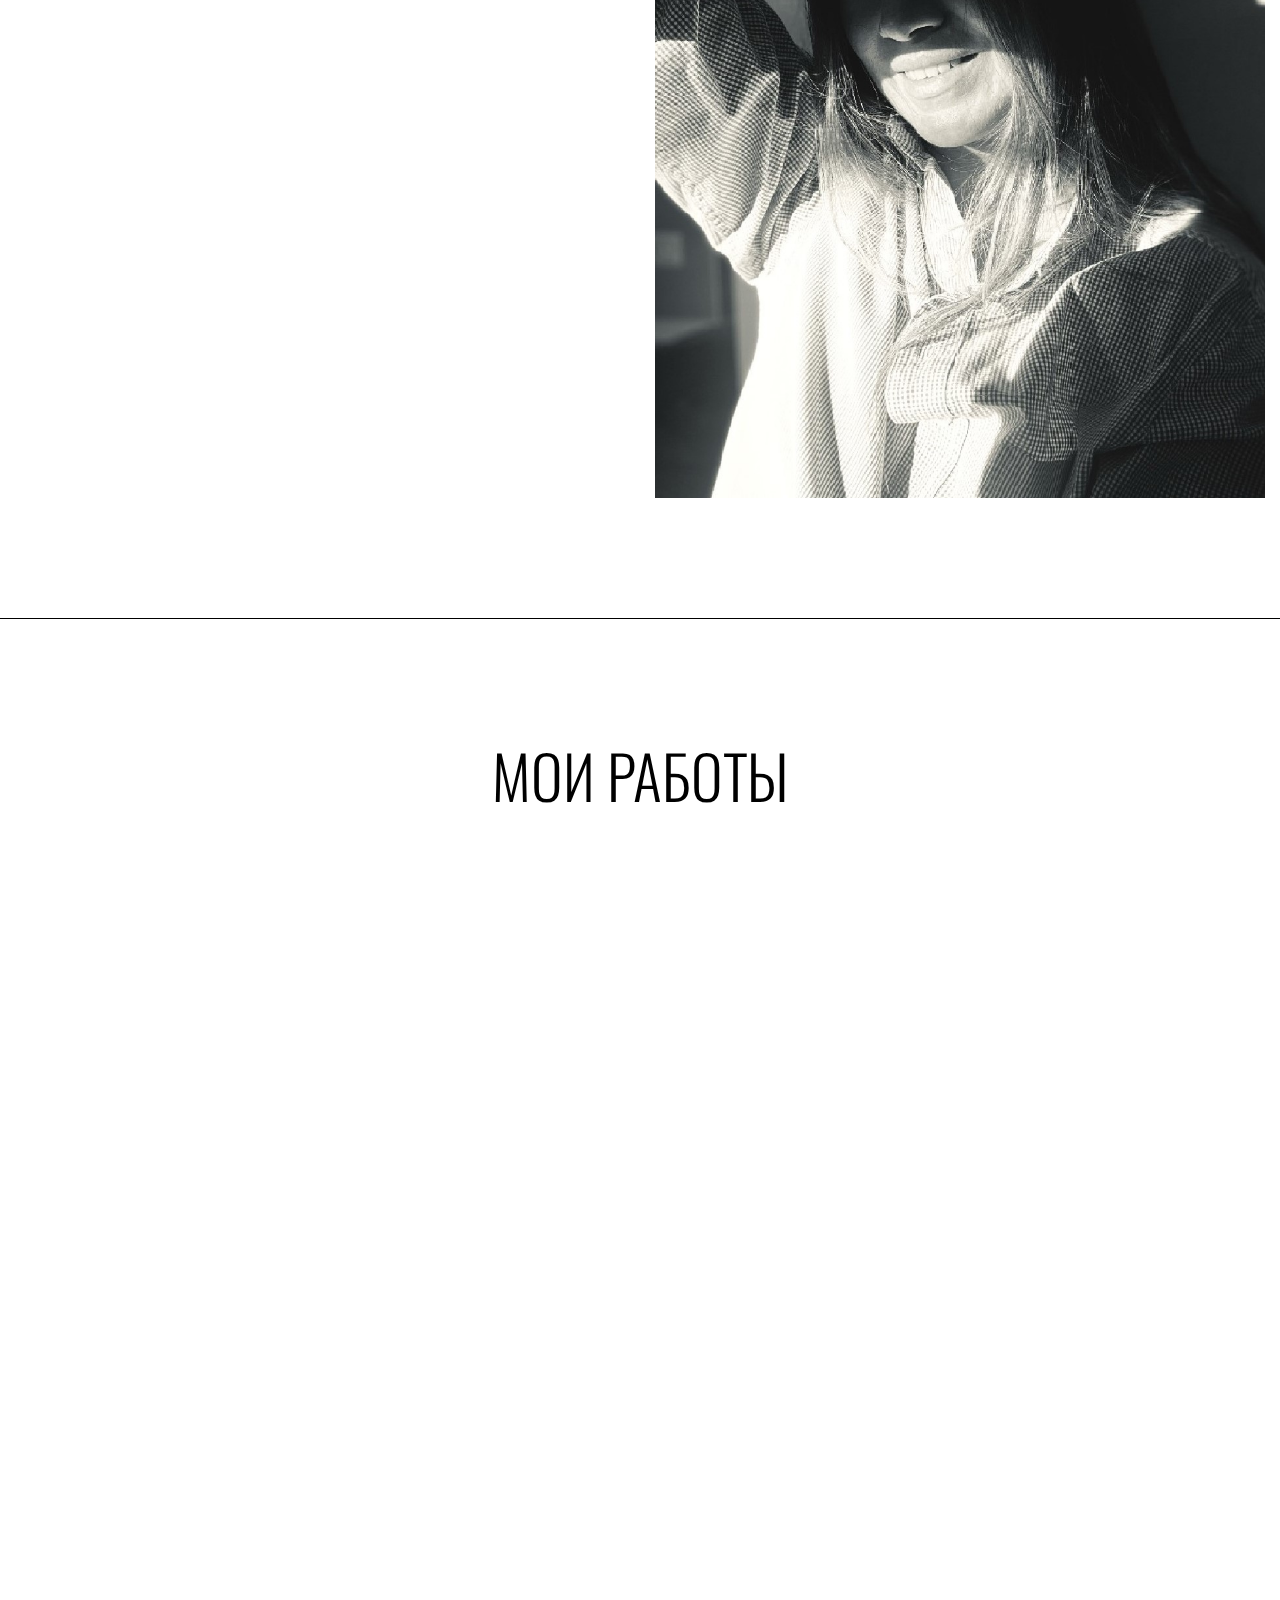
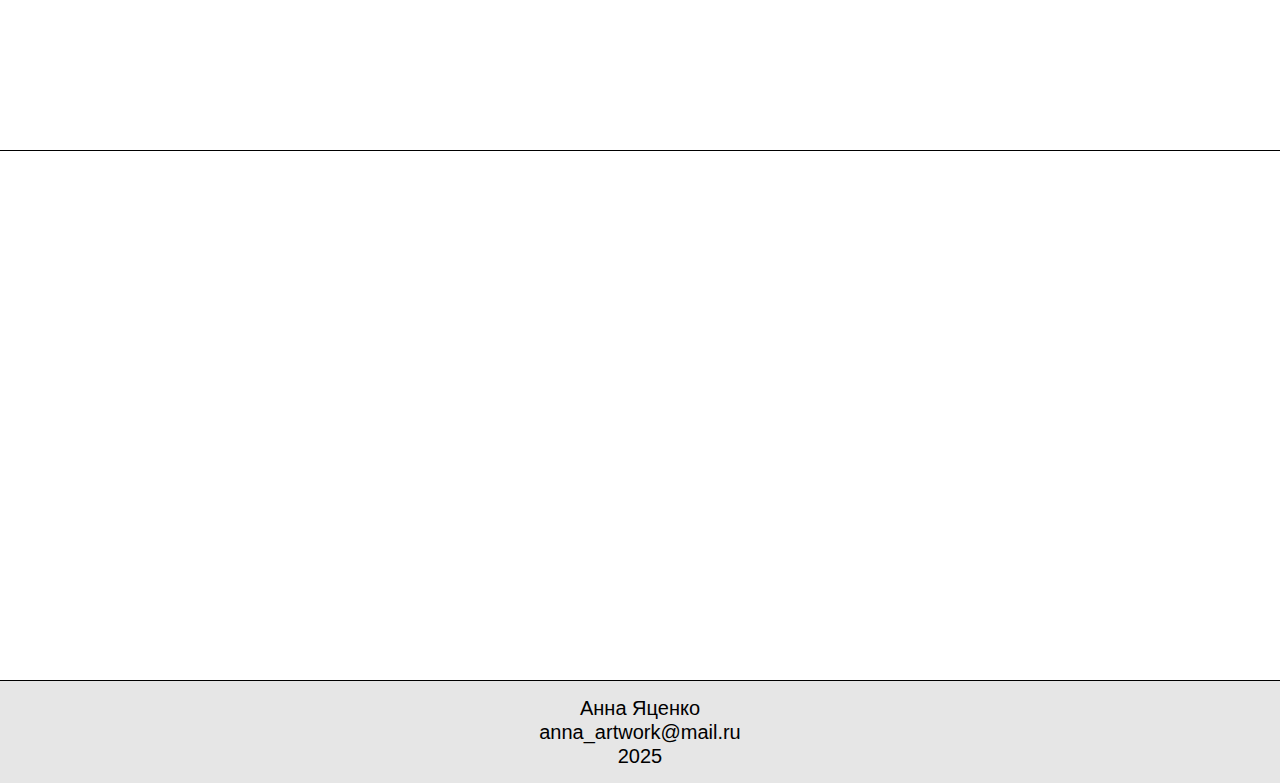
==== commit bd512467: "bottom" ====
--- a/index.html
+++ b/index.html
@@ -85,21 +85,23 @@
                         <div class="container brd">
                            <div class="row justify-content-center align-items-center">
                              
-                                <div class="col-lg-6 col-md-6">
+                            <div class="col-lg-12 col-md-12">
+                                <div class="home" data-animation="fadeInRight" data-delay=".2s"> <img src="img/slider/mainw.jpg" alt="slider-overlay"></div>
+                            </div>
                                     <div class="slider-content s-slider-content">
-                                         <h2 data-animation="fadeInUp" data-delay=".4s">illustrator<br>ANNA<br>YATSENKO</h2>
-                                       
+                                        <div class="col-lg-12 col-md-12">
+                                            <div class="align-items-center">
+                                         <h1 data-animation="fadeInUp" data-delay=".4s">illustrator<br>ANNA YATSENKO</h1>
+                                        </div></div>
                                          <div class="slider-btn mt-30 mb-85">     
                                              
                                         </div>        
                                                               
                                     </div>
                                 </div>
-                                 <div class="col-lg-6 col-md-6">
-                                   <div class="img-main" data-animation="fadeInRight" data-delay=".2s"> <img src="img/slider/mainw.jpg" alt="slider-overlay"></div>
-                                </div>
-                                
-                            </div>
+                                 
+                                
+                            
                         </div>
                     </div>
                     
@@ -226,7 +228,7 @@
     <section id="media">
         <footer class="footer-bg footer-p pt-120">
             <div class="footer-top p-relative">
-                <div class="container">
+                <div class="container brd">
                     <div class="row">
                         <div class="col-lg-12">
                               <div class="section-title mb-50 text-center wow fadeInDown animated" data-animation="fadeInDown" data-delay=".4s">
@@ -295,7 +297,8 @@
             </div>
          
         </footer>
-        <!-- footer-end -->
+        <div class="end"> <h2> Анна Яценко <br>anna_artwork@mail.ru <br> 2025</h2></div>
+       
 		<!-- JS here -->
         <script src="js/vendor/modernizr-3.5.0.min.js"></script>
         <script src="js/vendor/jquery-3.6.0.min.js"></script>
--- a/css/style.css
+++ b/css/style.css
@@ -34,9 +34,13 @@
 	font-style: normal;
      line-height: 26px;
      background: #ffffff;
+    height: 100%;
+    margin: 0;
+    padding: 0;
 }
 .container {
     max-width: 1320px;
+    justify-content: center;
 }
 .brd{
     border-bottom:1px solid;
@@ -154,7 +158,7 @@
 .capitalize {
 	text-transform: capitalize;
 }
-h1,
+
 h2,
 
 h4,
@@ -178,6 +182,17 @@
 	text-transform: none;
 
 }
+h1 {
+    font-family: 'Oswald', sans-serif;
+	color: #000;
+	margin-top: 0px;
+	font-style: normal;
+	font-weight: 300;
+	text-transform: none;
+    font-size: 50px;
+    text-align: center;
+    
+}
 h1 a,
 h2 a,
 h3 a,
@@ -206,6 +221,7 @@
 h6 {
 	font-size: 16px;
 }
+
 ul {
 	margin: 0px;
 	padding: 0px;
@@ -722,6 +738,17 @@
     position: relative;
     z-index: 2;
 }
+.home img {
+    width: 100%;
+    height: 90vh;
+    max-width: 100%;
+    object-fit: contain;
+    object-position: top;
+}
+
+.home h2 {
+    font-size: 10px;
+}
 .second-header {
     border: none;
     padding-bottom: 0px;
@@ -1892,6 +1919,10 @@
 display: inline-block;
 margin: 0 0px 15px;
 }
+.section-title img:hover {
+    transform: scale(1.05);
+}
+
 .section-title h5{
   color: #000;
 text-transform: uppercase;
@@ -4981,6 +5012,9 @@
 background: #fff;
 padding: 44px;
 border-radius: 10px;
+}
+.gallery-image img:hover {
+    transform: scale(1.05);
 }
 .gallery-image figcaption {
     width: 100%;
@@ -9829,6 +9863,10 @@
     }
 .f-widget-title img {
 margin-bottom: 30px;
+
+}
+.f-widget-title img:hover {
+    transform: scale(1.05);
 }
 blockquote a {
     color: #b9b9b9;
@@ -10040,3 +10078,24 @@
     font-weight: 500;
 }
 
+.end {
+    background-color: #e6e6e6;
+    width: 100%;
+    min-height: 10vh;
+    display: flex;
+    justify-content: center;
+    align-items: center; 
+    text-align: center;
+    
+}
+.end h2 {
+    text-align: center;
+    font-family: 'Calibri', sans-serif;
+	color: #000;
+	margin-bottom: 15px;
+    margin-top: 15px;
+	font-style: normal;
+	font-weight: 300;
+	text-transform: none;
+    font-size: 20px;
+}
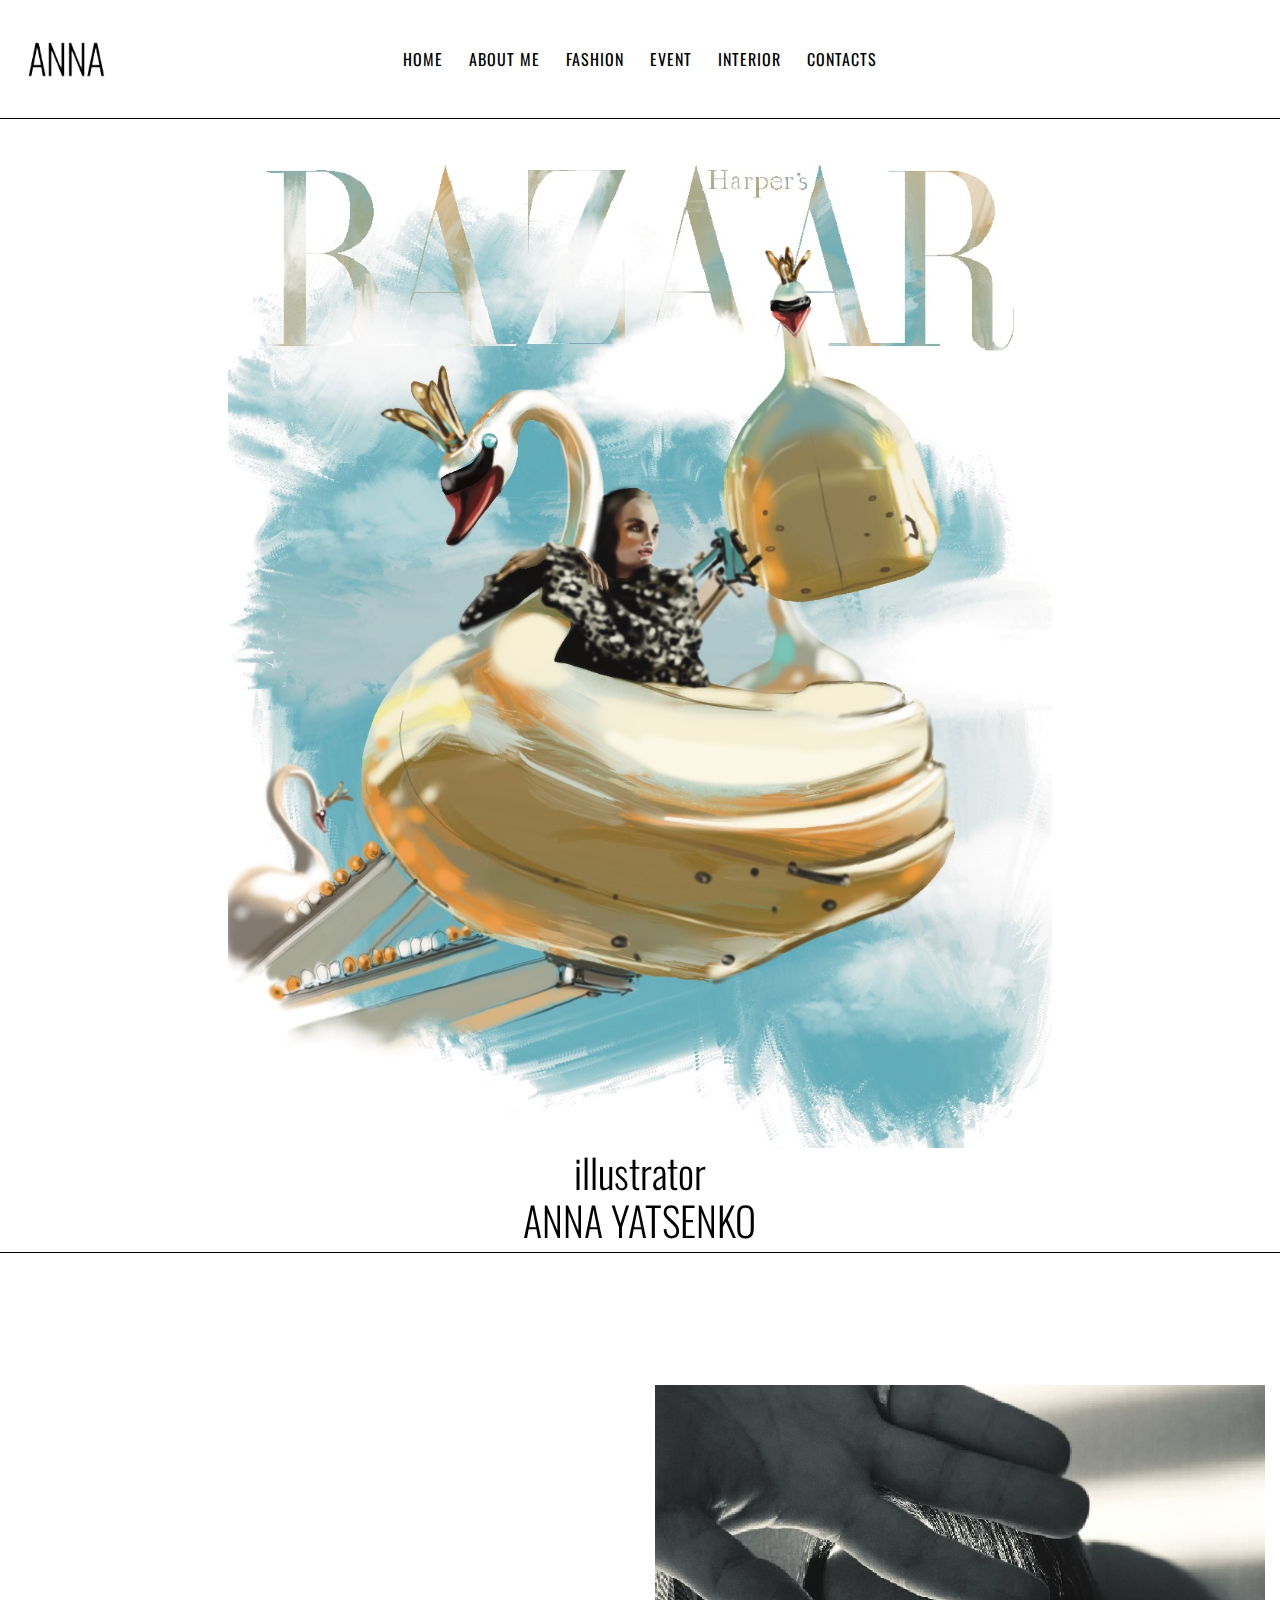
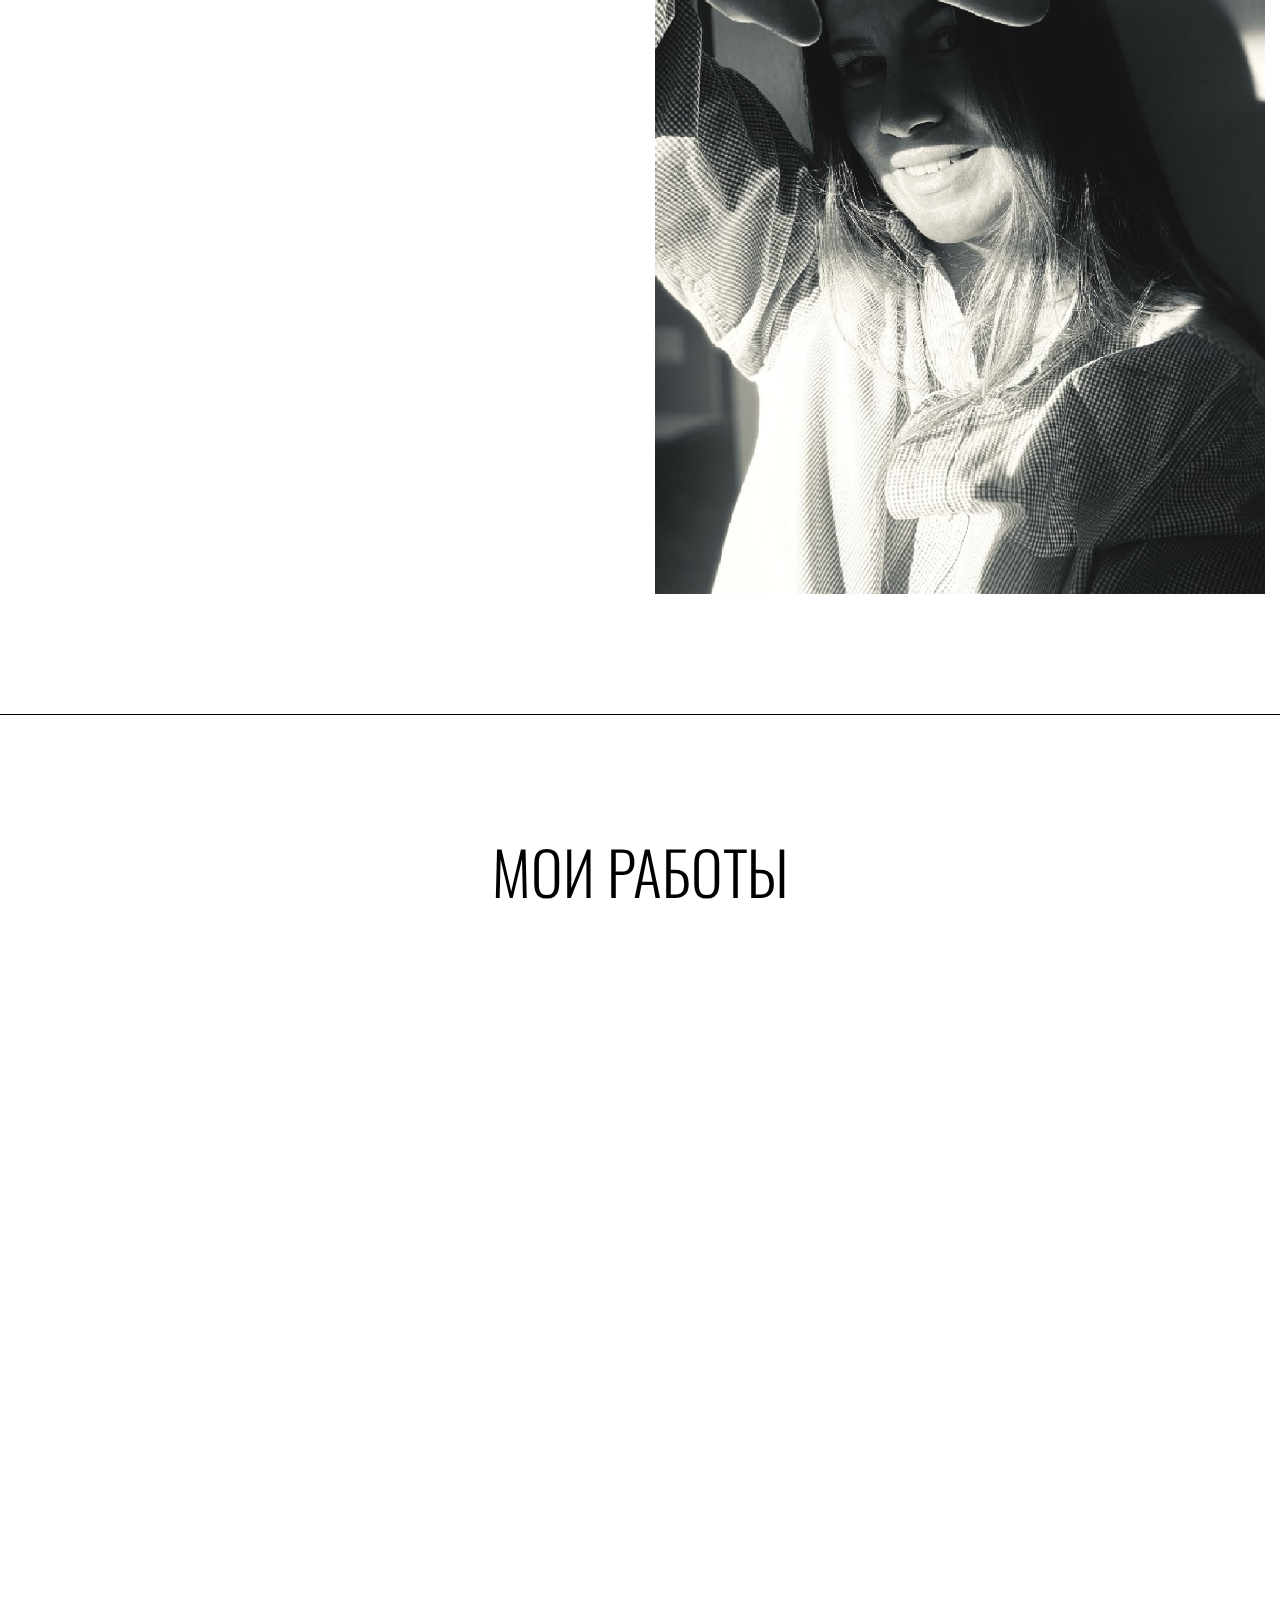
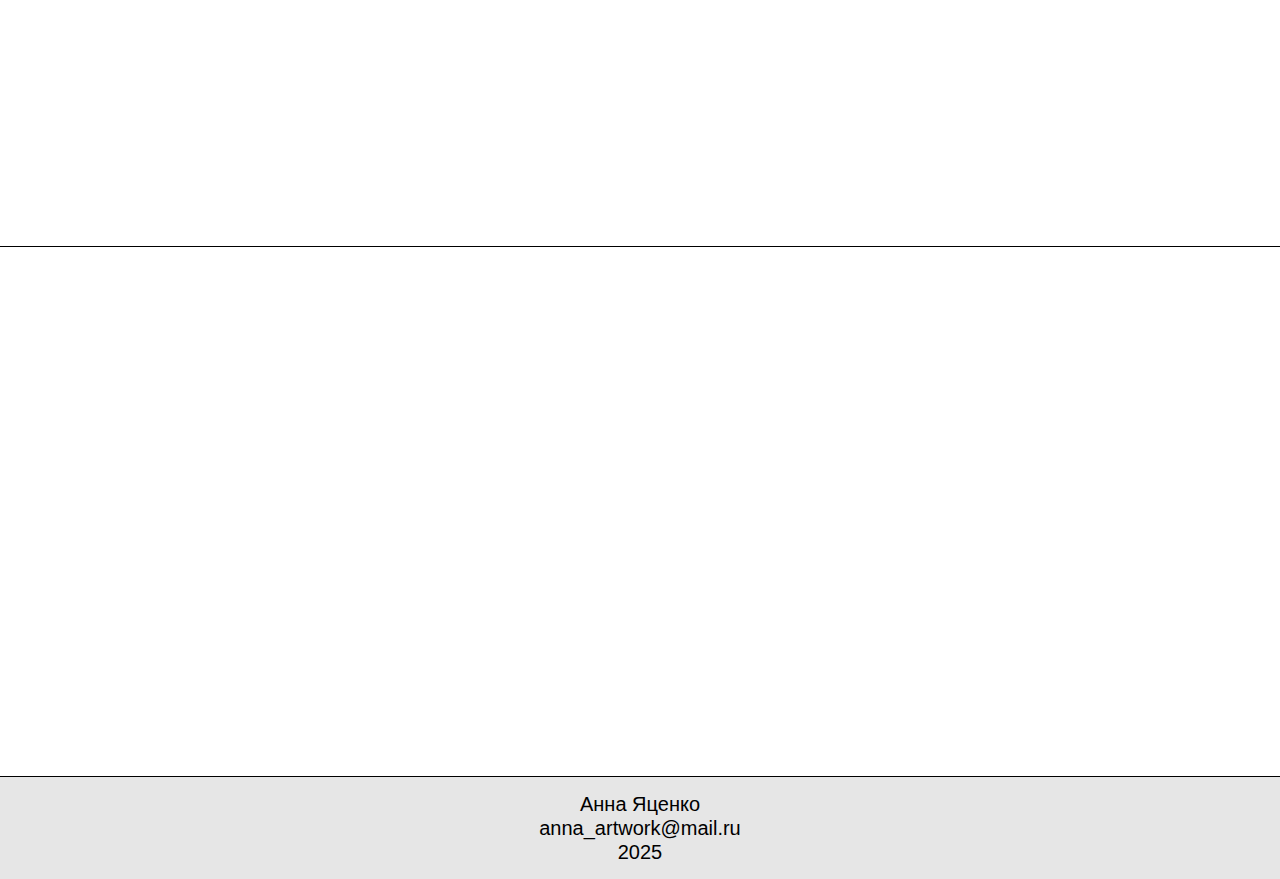
==== commit bef4c7fd: "fix" ====
--- a/index.html
+++ b/index.html
@@ -85,20 +85,21 @@
                         <div class="container brd">
                            <div class="row justify-content-center align-items-center">
                              
-                            <div class="col-lg-12 col-md-12">
-                                <div class="home" data-animation="fadeInRight" data-delay=".2s"> <img src="img/slider/mainw.jpg" alt="slider-overlay"></div>
-                            </div>
-                                    <div class="slider-content s-slider-content">
-                                        <div class="col-lg-12 col-md-12">
-                                            <div class="align-items-center">
+                                 <div class="home-container col-lg-8 col-md-8 col-sm-12">
+                                    
+                                        <div class="home" data-animation="fadeInRight" data-delay=".2s"> <img src="img/slider/mainw.jpg" alt="¯\_(ツ)_/¯">
+                                        </div>
+                                    
+                                        <div class="slider-content s-slider-content">
+                                            <div class="col-lg-12 col-md-12">
+                                                <div class="align-items-center">
                                          <h1 data-animation="fadeInUp" data-delay=".4s">illustrator<br>ANNA YATSENKO</h1>
-                                        </div></div>
-                                         <div class="slider-btn mt-30 mb-85">     
-                                             
-                                        </div>        
-                                                              
-                                    </div>
-                                </div>
+                                                </div>
+                                            </div>
+                                              
+                                        </div>                  
+                            </div>
+                        </div>
                                  
                                 
                             
--- a/css/style.css
+++ b/css/style.css
@@ -738,12 +738,26 @@
     position: relative;
     z-index: 2;
 }
+.home-container {
+    text-align: center;
+    align-items: center;
+    justify-content: center;
+}
+.home {
+    width: 100%;
+    height: auto;
+    max-width: 100%;
+    object-fit: contain;
+       
+
+}
 .home img {
     width: 100%;
-    height: 90vh;
+    height: auto;
     max-width: 100%;
     object-fit: contain;
-    object-position: top;
+    object-position: center;
+    text-align: center;
 }
 
 .home h2 {
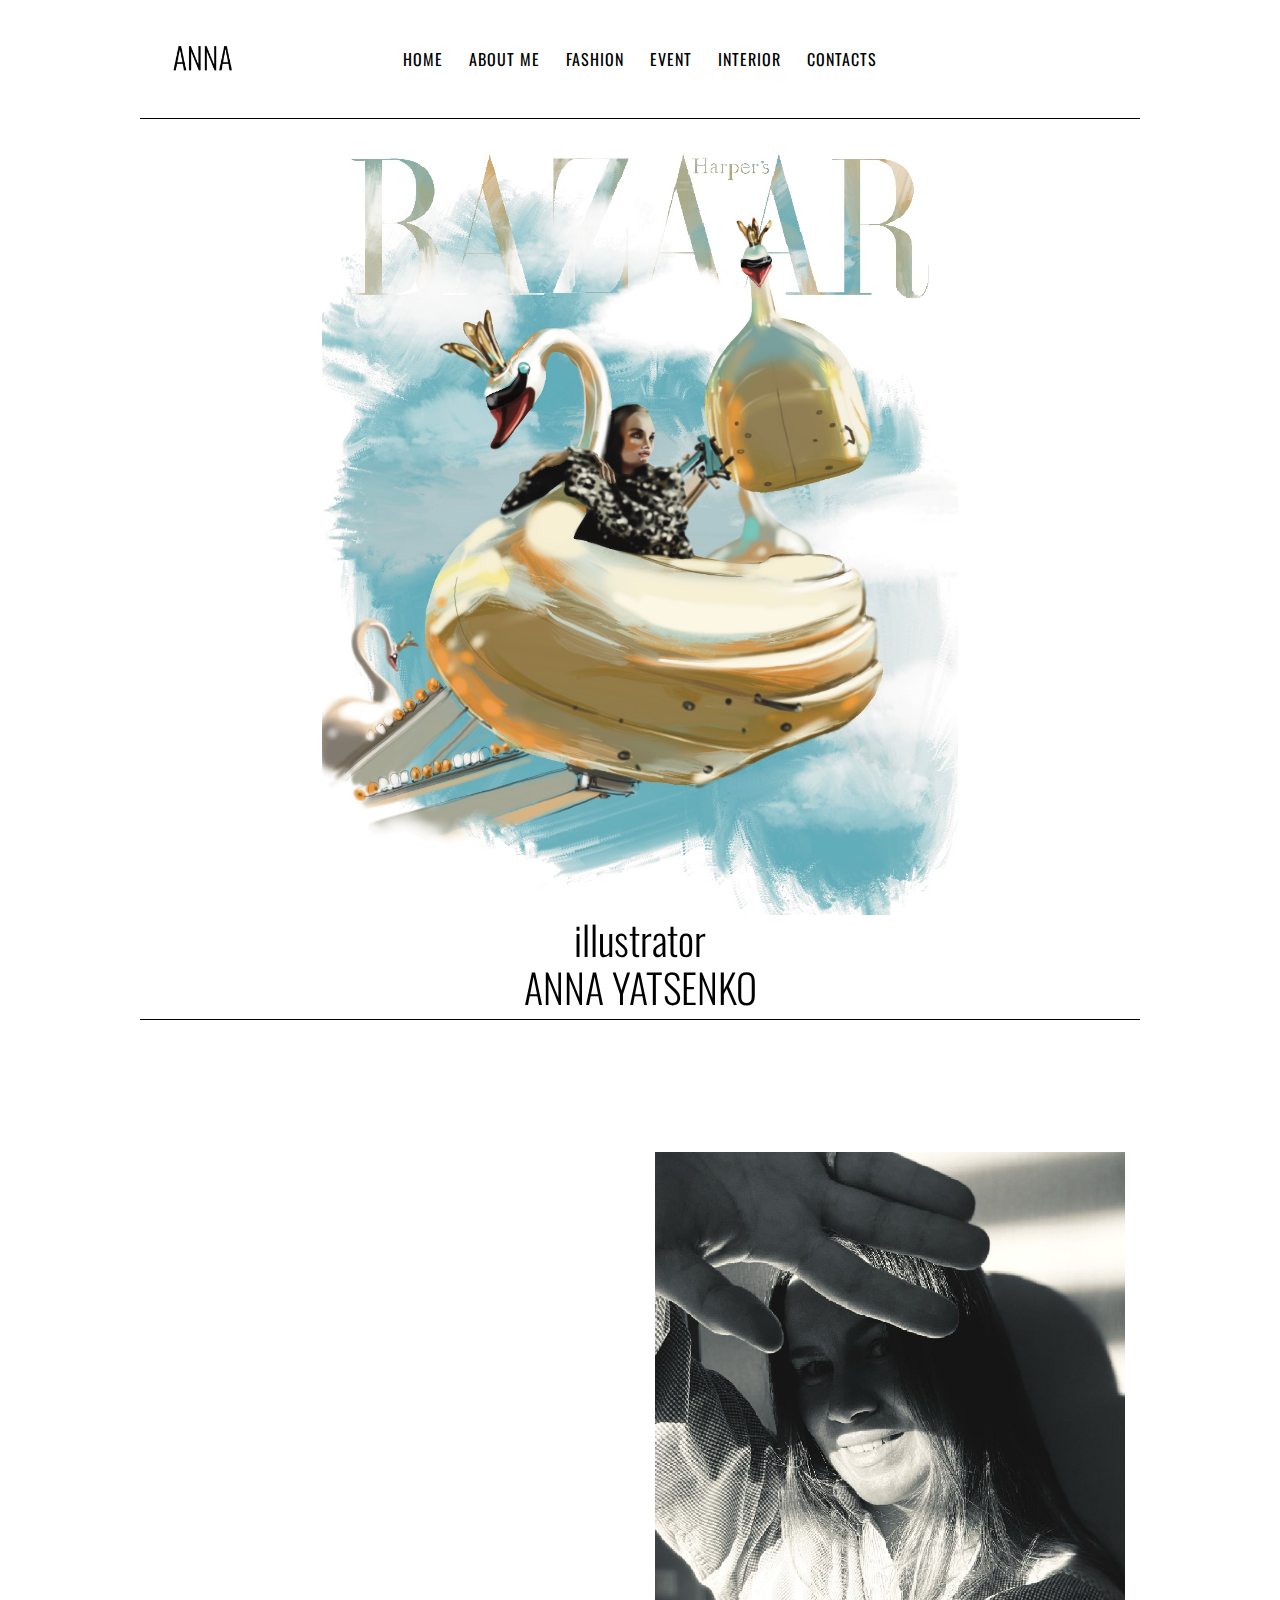
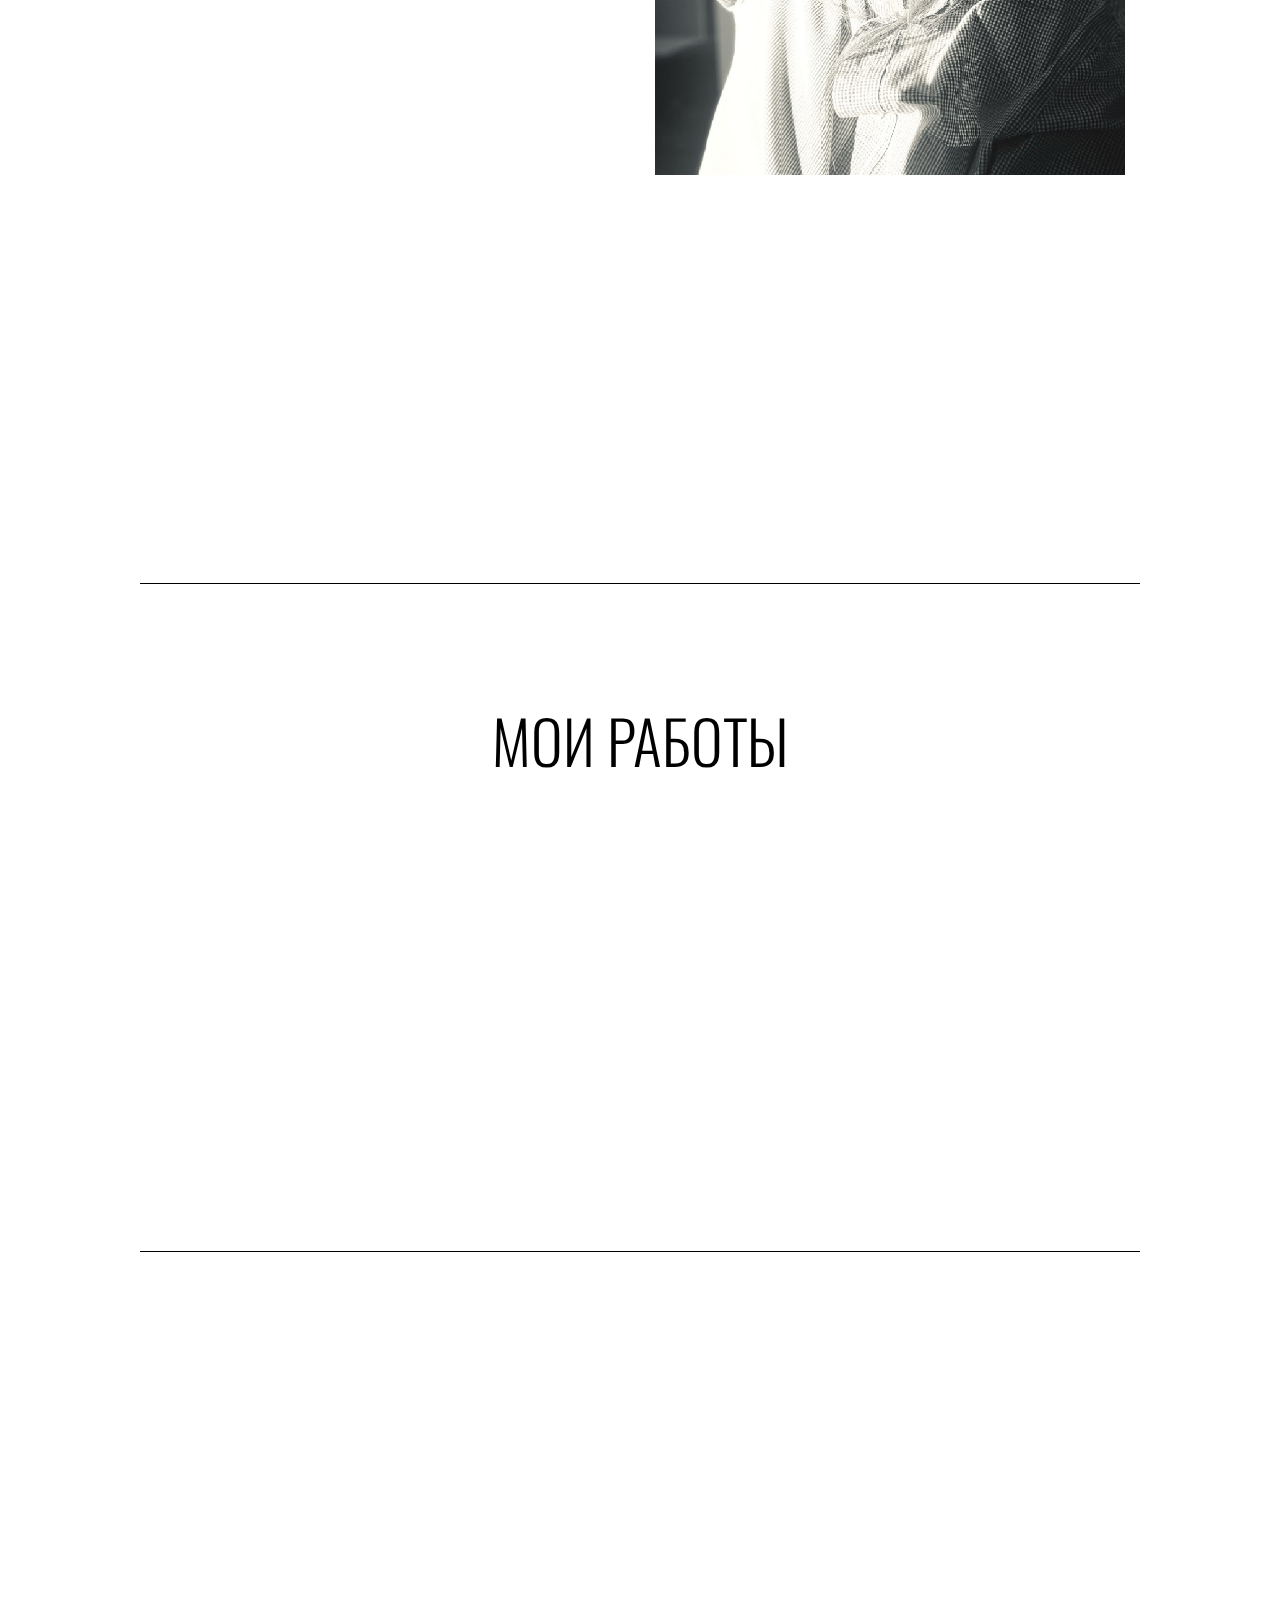
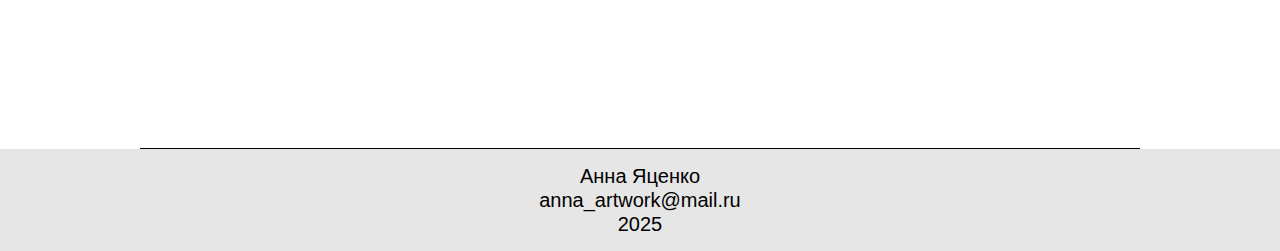
==== commit 0f4bcb50: "fix scale" ====
--- a/index.html
+++ b/index.html
@@ -32,7 +32,7 @@
                         <div class="row align-items-center">
                             <div class="col-xl-2 col-lg-2">
                                 <div class="logo">
-                                    <img src="img/about me/logo1.png" alt="logo"></a>
+                                    <img src="img/about me/logo2.png" alt="logo"></a>
                                 </div>
                             </div>
                             <div class="col-xl-8 col-lg-8 text-center">
--- a/css/style.css
+++ b/css/style.css
@@ -39,7 +39,7 @@
     padding: 0;
 }
 .container {
-    max-width: 1320px;
+    max-width: 1000px;
     justify-content: center;
 }
 .brd{
@@ -4795,8 +4795,17 @@
     background: #fff;
     padding: 50px;
     border-radius: 10px;
-}
-
+    justify-content: center;
+    text-align: center;
+    object-position: center;
+
+}
+.footer-widget img {
+    max-width: 50px;
+    height: auto;
+    align-items: center;
+    justify-content: center;
+}
 .f-cta-area.gray-bg {
 	background: #f4f4fe;
 	border-top: 3px solid #000;
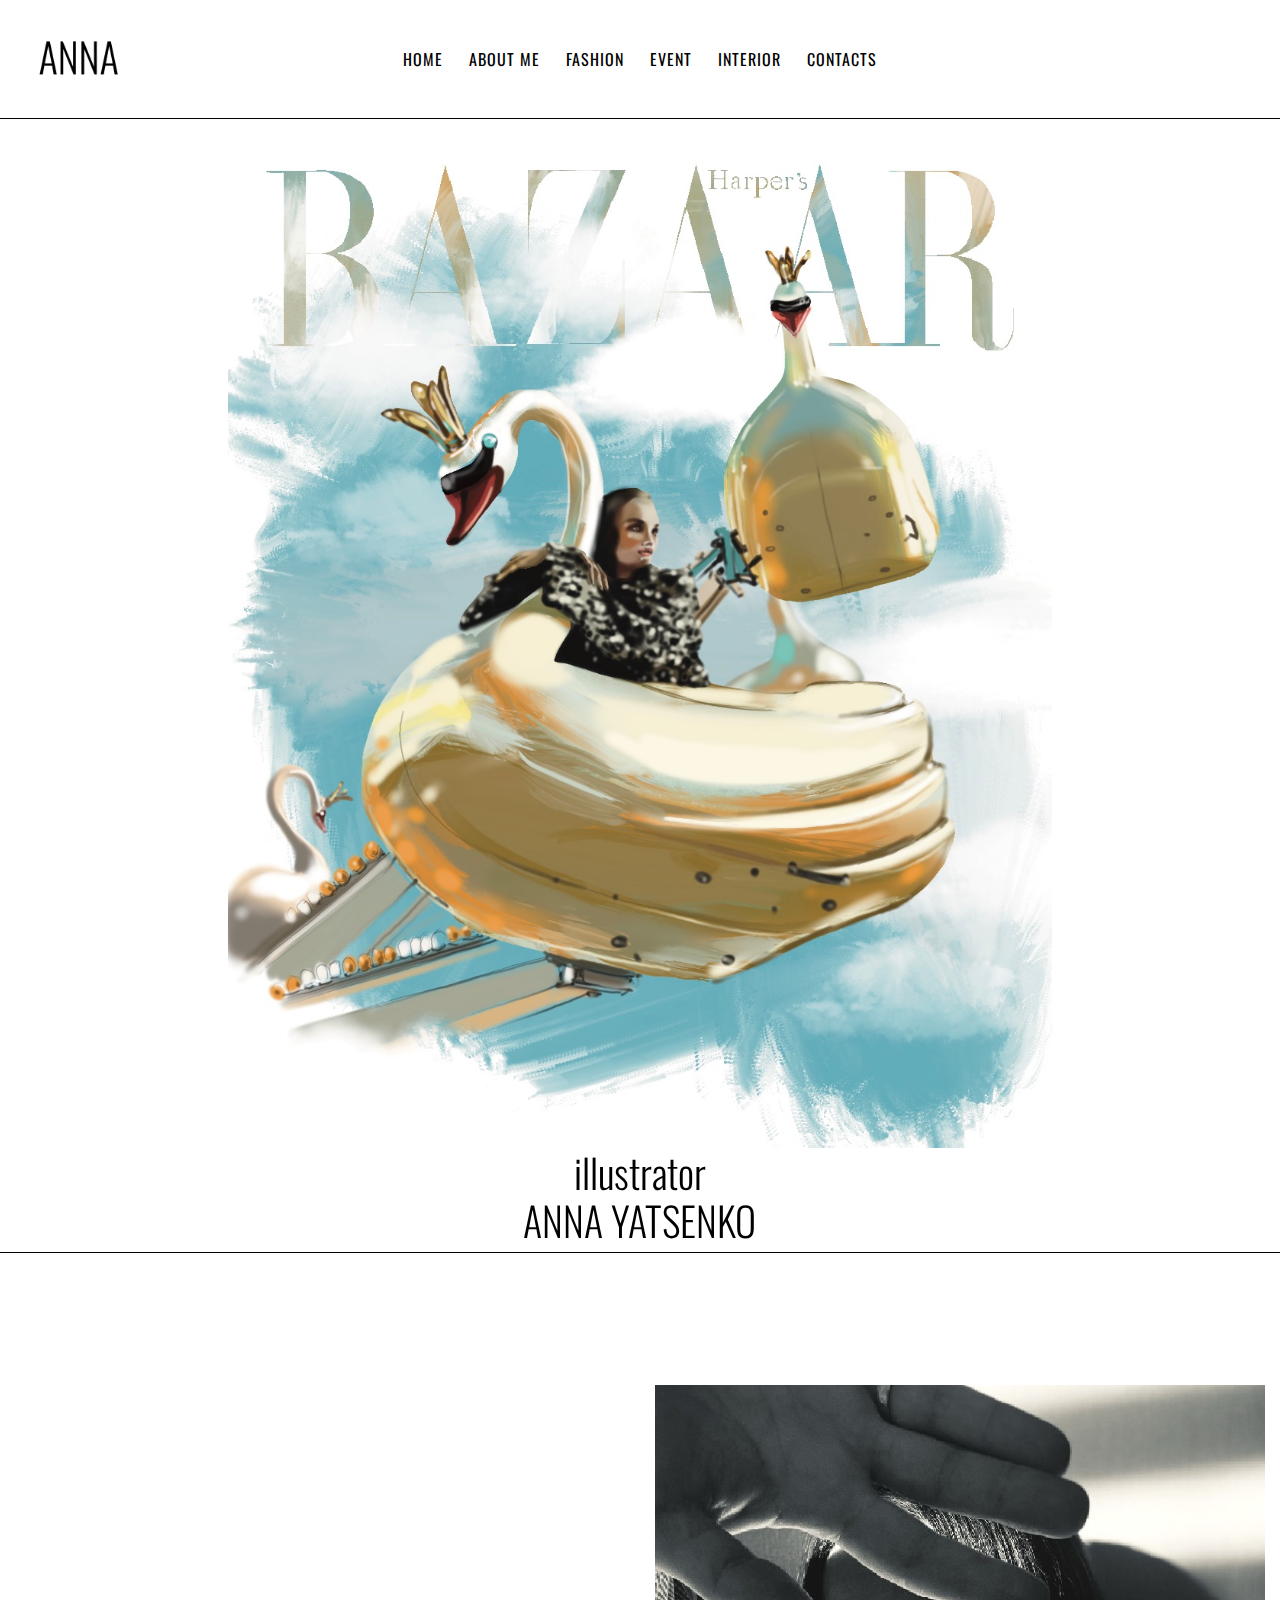
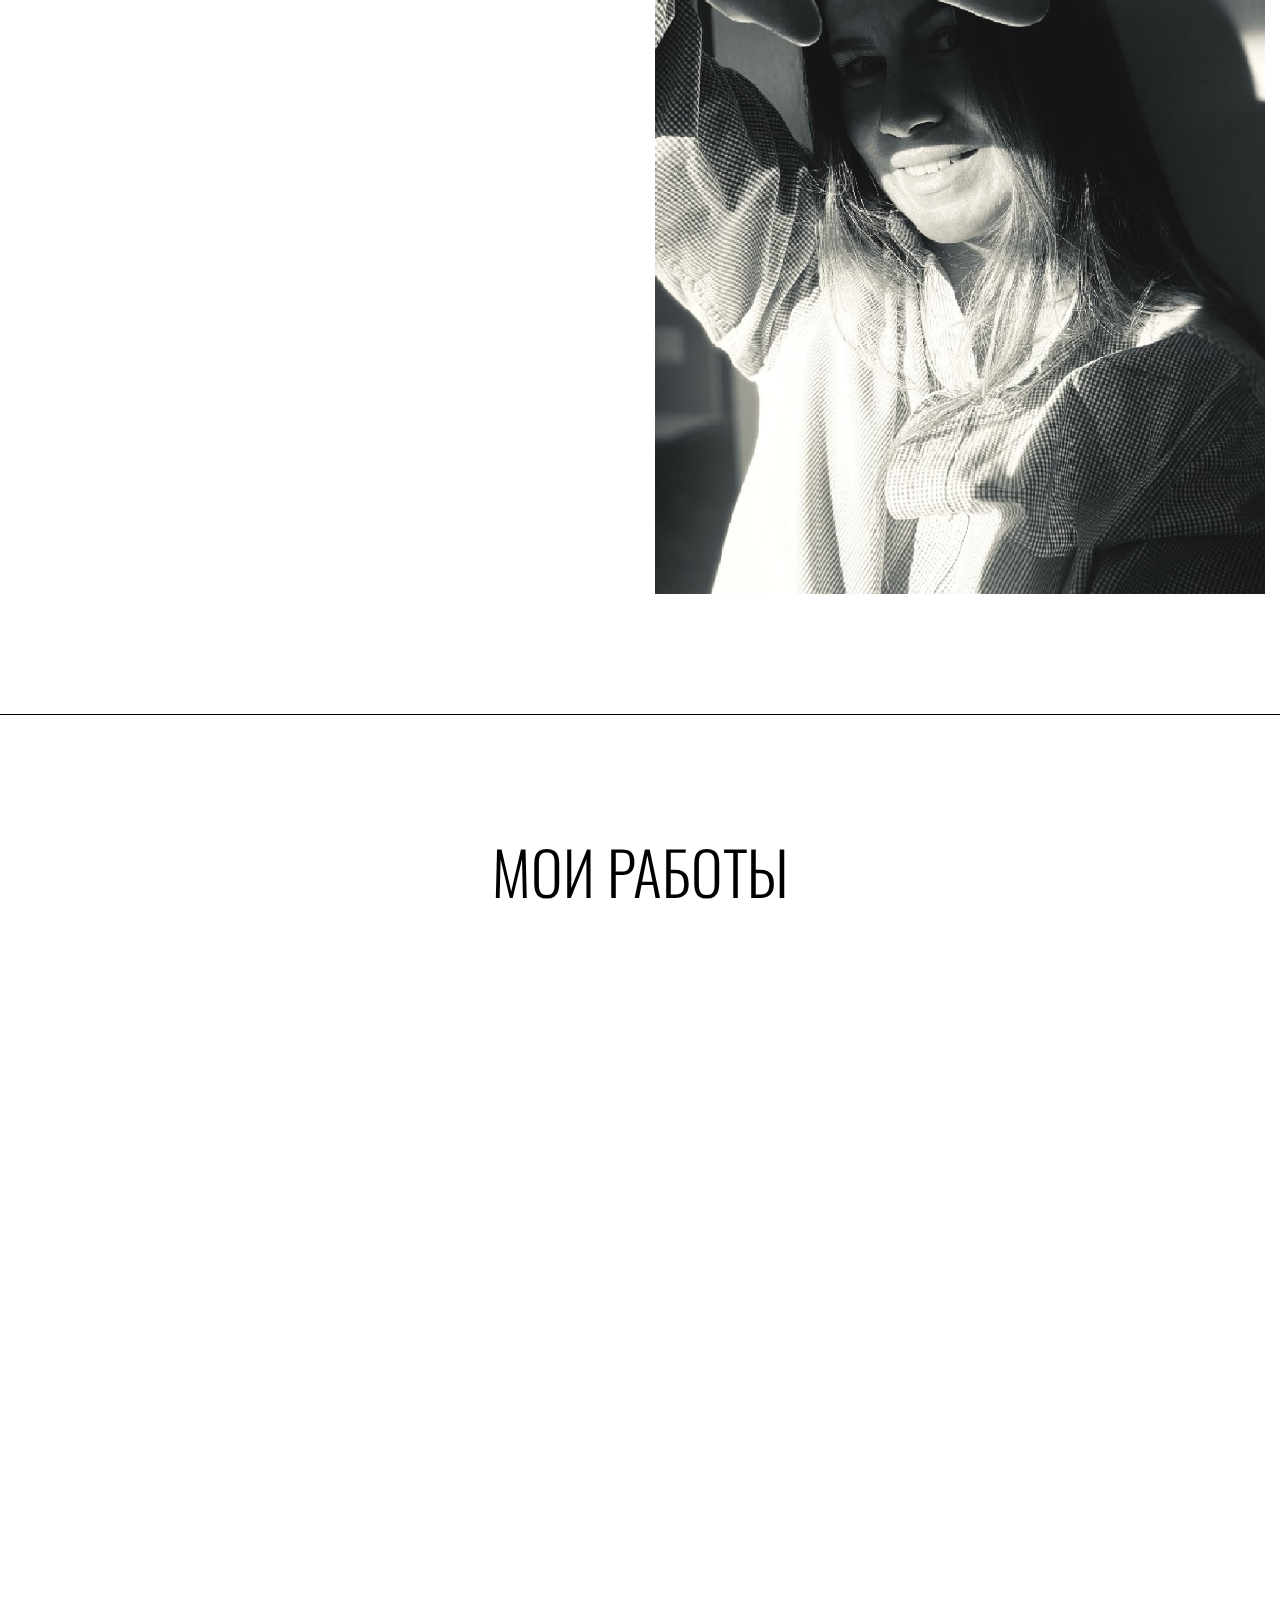
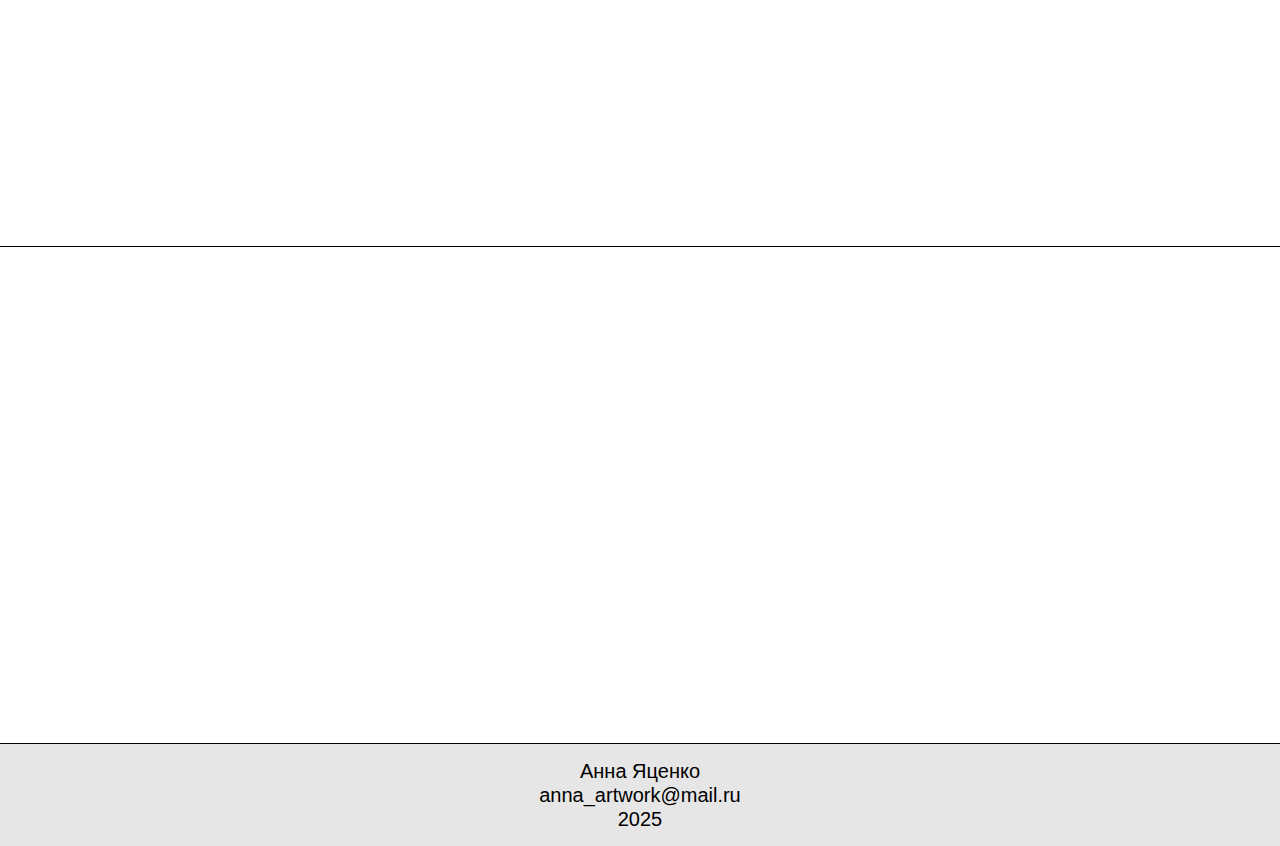
==== commit 93a7a0be: "fin" ====
--- a/index.html
+++ b/index.html
@@ -4,7 +4,7 @@
         <meta charset="utf-8">
         <meta http-equiv="x-ua-compatible" content="ie=edge">
         <title>Anna Yatsenko</title>
-        <meta name="description" content="">
+        <meta name="description" content="Привет, я Анна Яценко - дизайнер. Создаю иллюстрации от руки и на iPad для локальных брендов, дизайнеров, архитекторов, декораторов и частных клиентов.">
         <meta name="viewport" content="width=device-width, initial-scale=1">
 		<link rel="shortcut icon" type="image/x-icon" href="img/page.png">
         
--- a/css/style.css
+++ b/css/style.css
@@ -39,7 +39,7 @@
     padding: 0;
 }
 .container {
-    max-width: 1000px;
+    max-width: 1320px;
     justify-content: center;
 }
 .brd{
@@ -2394,21 +2394,7 @@
 .services-content2 h5 a{
     color: #30313d;
 }
-.services-box .ss-btn2{
-    width: 60px;
-    height: 60px;
-    background: #0000% 0% no-repeat padding-box;
-    box-shadow: 0px 16px 32px #00033;
-    display: none;
-    color: #fff;
-    line-height: 60px;
-    font-size: 31px;
-    border-radius: 50%;
-    position: absolute;
-    left: 42%;
-    bottom: -25px;
-    transition: .3s;
-}
+
 .services-box .services-content2:hover .ss-btn2{
      display: inline-block;
 }
@@ -2775,34 +2761,7 @@
 	width: 100%;
 	opacity: .65;
 }
-.video-img a {
-	position: absolute;
-	top: 50%;
-	left: 50%;
-	transform: translate(-50%,-50%);
-	z-index: 9;
-	font-size: 14px;
-	color: #000;
-	height: 80px;
-	width: 80px;
-	text-align: center;
-	background: transparent linear-gradient(90deg, #0000%, #000100%) 0% 0% no-repeat padding-box;
-	border-radius: 50%;
-    padding: 25px;
-}
-.video-img a::before {
-	content: "";
-	position: absolute;
-	left: 50%;
-	top: 50%;
-	height: 90px;
-	width: 90px;
-	background: transparent linear-gradient(90deg, #0000%, #000100%) 0% 0% no-repeat padding-box;
-	z-index: -1;
-	border-radius: 50%;
-	transform: translate(-50%,-50%);
-	animation: pulse-border 1500ms ease-out infinite;
-}
+
 @keyframes pulse-border {
   0% {
     transform: translateX(-50%) translateY(-50%) translateZ(0) scale(1);
@@ -3622,11 +3581,7 @@
     margin-top: 35px;
     text-transform: uppercase;
 }
-.testi-author img{
-    display: inline-block;
-    float: left;
-margin-right: 15px;
-}
+
 .testimonial-active .slick-arrow {
 position: absolute;
 top: 85%;
@@ -3982,9 +3937,7 @@
 background: none;
 }
 
-.faq-wrap .card:last-child {
-    
-}
+
 .faq-wrap .card-header h2 button::after {
 position: absolute;
 content: "";
@@ -4025,8 +3978,7 @@
     transition: .3s;
     
 }
- .home-blog-active .slick-dots li.slick-active button {
-}
+
 .home-blog-active .slick-dots li.slick-active button::before {  
     opacity: 1;
 }
@@ -4071,9 +4023,7 @@
     border-radius: 50%;
 }
 
-.home-blog-active .slick-prev {
-
-}
+
 
 .home-blog-active .slick-arrow.slick-next,.home-blog-active2 .slick-arrow.slick-next {
     right: -154px;
@@ -5371,9 +5321,7 @@
     font-weight: 500;
     font-size: 14px;
 }
-.quote-post{
-	background: url(../images/quote_bg.png);
-}
+
 .widget_media_image a:hover {
     padding-left: 0 !important;
 }
@@ -5402,10 +5350,7 @@
     width: 100%;
 
 }
-.sidebar-widget .widget li.page_item_has_children,
- {
-    padding-bottom: 0;
-}
+
 .sidebar-widget .widget .children{
 	padding-left:15px;
 }
@@ -5417,12 +5362,6 @@
 
     padding-top: 10px;
     display: block;
-
-}
-.sidebar-widget .widget .children li {
-
-}
-.sidebar-widget .widget .children .children li {
 
 }
 .sidebar-widget .widget li:last-child,.sidebar-widget .widget .children li:last-child,.sidebar-widget .widget .children .children li:last-child {
@@ -5456,13 +5395,7 @@
 width:85%;
 text-align:left;
 }
-.sidebar-widget .widget a:hover {
-    
-}
-
-.sidebar-widget .widget .widget_archive li:hover,.sidebar-widget .widget_archive li:hover{
-
-}
+
 .widget.widget_categories li a:hover {
     color: #000;
 }
@@ -6050,11 +5983,7 @@
 
 /* Here's the new CSS to add... */
 
-.admin-bar .menu-area {
-   
-}
-.admin-bar .second-header {
-}
+
 .admin-bar .sticky-menu {
   top: 32px;
   margin-top:0;
@@ -6770,9 +6699,6 @@
   width: 100%;
 }
 
-.coupon-info p.form-row input[type="submit"]:hover, p.checkout-coupon input[type="submit"]:hover {
-  background: #000none repeat scroll 0 0;
-}
 
 .coupon-info p.form-row input[type="checkbox"] {
   position: relative;
@@ -6785,21 +6711,6 @@
   color: #6f7172;
 }
 
-.buttons-cart input, .coupon input[type="submit"], .buttons-cart a, .coupon-info p.form-row input[type="submit"] {
-  background: #000 none repeat scroll 0 0;
-  border: medium none;
-  color: #fff;
-  display: inline-block;
-  float: left;
-  font-size: 12px;
-  font-weight: 600;
-  height: 40px;
-  line-height: 40px;
-  margin-right: 15px;
-  padding: 0 15px;
-  text-transform: uppercase;
-  transition: all 0.3s ease 0s;
-}
 
 p.lost-password {
   margin-top: 15px;
@@ -8118,11 +8029,7 @@
    margin-bottom: 10px;
 display: inline-block;
 }
-.case-study-content02 {
-    padding: 30px 30px;
-   background: #FFFFFF 0% 0% no-repeat padding-box;
-    box-shadow: 0px 16px 32px #0000A;
-}
+
 .case-study-content02 span{
    margin-bottom: 10px;
 display: inline-block;
@@ -8152,9 +8059,7 @@
 .process-area .col-lg-3.col-md-12:nth-child(2),.process-area .col-lg-3.col-md-12:nth-child(4) {
     margin-top: 50px;
 }
-.process-area .col-lg-3.col-md-12:nth-child(2) .process-icon,.process-area .col-lg-3.col-md-12:nth-child(2) .no{
-    background: #0000% 0% no-repeat padding-box;
-}
+
 .process-area .col-lg-3.col-md-12:nth-child(3) .process-icon,.process-area .col-lg-3.col-md-12:nth-child(3) .no{
     background: #27ae61 0% 0% no-repeat padding-box;
 }
@@ -8771,13 +8676,7 @@
 	margin: 0 3px;
 	text-align: center !important;
 }
-.widget-social a:hover {
-	background:#000;
-	color: #ffffff !important;
-	border-color:#000;
-	padding: 0 !important;
-	box-shadow: 0px 10px 19px 0px #00066 !important;
-}
+
 .rpwwt-widget a{
 	padding-left: 0 !important;
 }
